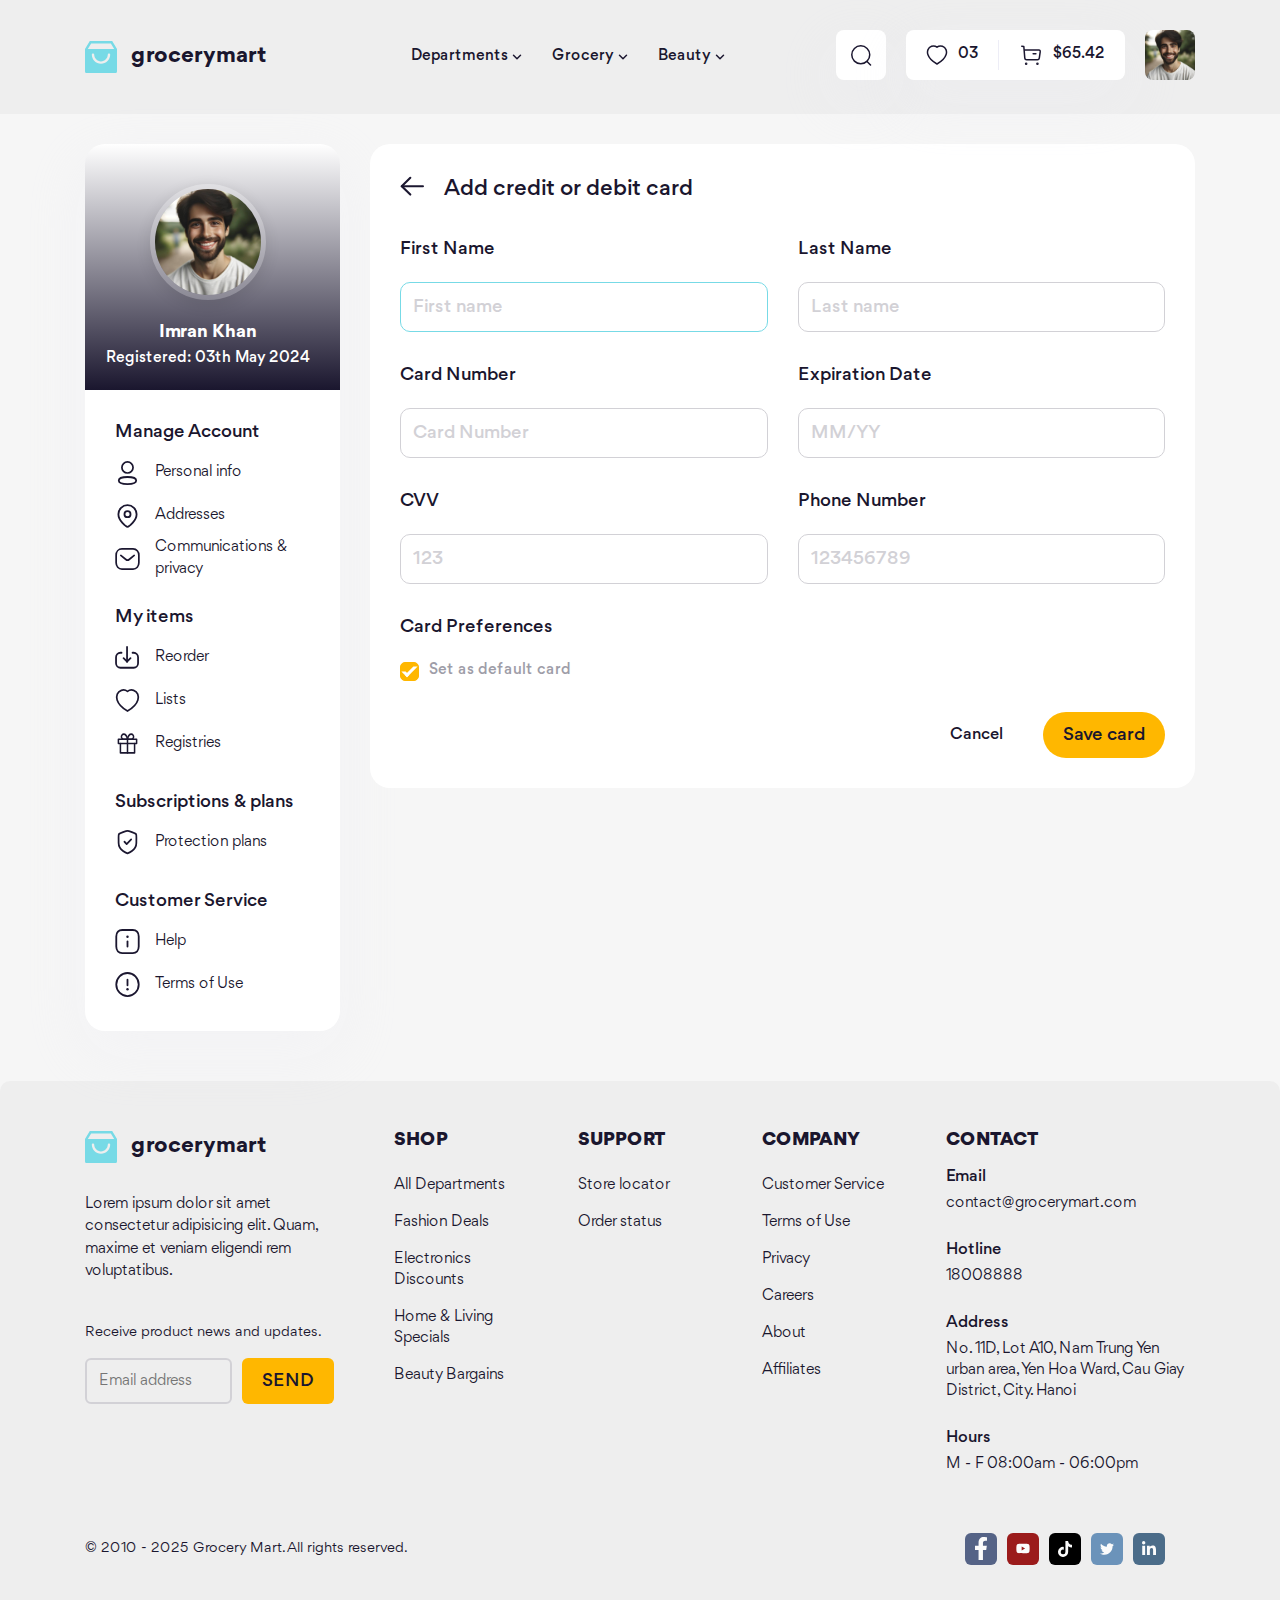
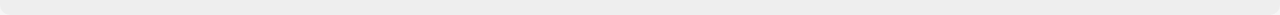
==== add-new-card.html @ 313acc29 "profile" ====
<!DOCTYPE html>
<html lang="en" class="">
  <head>
    <meta charset="UTF-8" />
    <meta name="viewport" content="width=device-width, initial-scale=1.0" />
    <link
      rel="apple-touch-icon"
      sizes="76x76"
      href="./assets/favicon/apple-touch-icon.png"
    />
    <link
      rel="icon"
      type="image/png"
      sizes="32x32"
      href="./assets/favicon/favicon-32x32.png"
    />
    <link
      rel="icon"
      type="image/png"
      sizes="16x16"
      href="./assets/favicon/favicon-16x16.png"
    />
    <link rel="manifest" href="./assets/favicon/site.webmanifest" />
    <link
      rel="mask-icon"
      href="./assets/favicon/safari-pinned-tab.svg"
      color="#5bbad5"
    />
    <meta name="msapplication-TileColor" content="#da532c" />
    <meta name="theme-color" content="#ffffff" />
    <!--fonts-->
    <link rel="stylesheet" href="./assets/fonts/stylesheet.css" />
    <link rel="stylesheet" href="./assets/css/style.css" />

    <!--Scripts-->
    <script src="./assets/js/scripts.js"></script>
    <title>Add new card | Grocery Mart</title>
  </head>
  <body>
    <header id="header" class="header"></header>
    <script>
      load("#header", "./template/header-logined.html");
    </script>

    <main class="profile-page">
      <div class="container">
        <div class="product-container">
          <!--Breadcrumbs-->
          <div class="filter__form-group">
            <div class="d-none filter__form-text-input breadcrumbs__sreach">
              <input
                type="text"
                name=""
                id=""
                placeholder="Search for item"
                class="filter__form-input breadcrumbs__sreach-bg"
              />
              <img
                src="./assets/icon/sreach.svg"
                alt=""
                class="profile-menu__thumb filter__form-icon icon"
              />
            </div>
          </div>
          <!--product info-->
          <div class="profile-container">
            <div class="row row-cols-md-1">
              <div class="col-3 col-xl-4 col-lg-5 d-sm-none">
                <aside class="profile__slidebar">
                  <!--user-->
                  <div class="profile-user">
                    <img
                      src="./assets/img/uifaces-popular-image.jpg"
                      alt=""
                      class="profile-user__avatar"
                    />
                    <h1 class="profile-user__name">Imran Khan</h1>
                    <p class="profile-user__desc">Registered: 03th May 2024</p>
                  </div>
                  <!--Menu 1-->
                  <div class="profile-menu">
                    <h3 class="profile-menu__title">Manage Account</h3>
                    <ul class="profile-menu__list">
                      <li>
                        <a href="#!" class="profile-menu__link">
                          <span class="profile-menu__icon">
                            <img
                              src="./assets/icon/profile/profile.svg"
                              alt=""
                              class="profile-menu__thumb icon"
                            />
                          </span>
                          Personal info
                        </a>
                      </li>
                      <li>
                        <a href="#!" class="profile-menu__link">
                          <span class="profile-menu__icon">
                            <img
                              src="./assets/icon/profile/address.svg"
                              alt=""
                              class="profile-menu__thumb icon"
                            />
                          </span>
                          Addresses
                        </a>
                      </li>
                      <li>
                        <a href="#!" class="profile-menu__link">
                          <span class="profile-menu__icon">
                            <img
                              src="./assets/icon/profile/message.svg"
                              alt=""
                              class="profile-menu__thumb icon"
                            />
                          </span>
                          Communications & privacy
                        </a>
                      </li>
                    </ul>
                  </div>

                  <!-- Menu 2 -->
                  <div class="profile-menu">
                    <h3 class="profile-menu__title">My items</h3>
                    <ul class="profile-menu__list">
                      <li>
                        <a href="#!" class="profile-menu__link">
                          <span class="profile-menu__icon">
                            <img
                              src="./assets/icon/profile/download.svg"
                              alt=""
                              class="profile-menu__thumb icon"
                            />
                          </span>
                          Reorder
                        </a>
                      </li>
                      <li>
                        <a href="#!" class="profile-menu__link">
                          <span class="profile-menu__icon">
                            <img
                              src="./assets/icon/heart.svg"
                              alt=""
                              class="profile-menu__thumb icon"
                            />
                          </span>
                          Lists
                        </a>
                      </li>
                      <li>
                        <a href="#!" class="profile-menu__link">
                          <span class="profile-menu__icon">
                            <img
                              src="./assets/icon/profile/gift.svg"
                              alt=""
                              class="profile-menu__thumb icon"
                            />
                          </span>
                          Registries
                        </a>
                      </li>
                    </ul>
                  </div>

                  <!-- Menu 3 -->
                  <div class="profile-menu">
                    <h3 class="profile-menu__title">Subscriptions & plans</h3>
                    <ul class="profile-menu__list">
                      <li>
                        <a href="#!" class="profile-menu__link">
                          <span class="profile-menu__icon">
                            <img
                              src="./assets/icon/profile/shield.svg"
                              alt=""
                              class="profile-menu__thumb icon"
                            />
                          </span>
                          Protection plans
                        </a>
                      </li>
                    </ul>
                  </div>

                  <!-- Menu 4 -->
                  <div class="profile-menu">
                    <h3 class="profile-menu__title">Customer Service</h3>
                    <ul class="profile-menu__list">
                      <li>
                        <a href="#!" class="profile-menu__link">
                          <span class="profile-menu__icon">
                            <img
                              src="./assets/icon/profile/info.svg"
                              alt=""
                              class="profile-menu__thumb icon"
                            />
                          </span>
                          Help
                        </a>
                      </li>
                      <li>
                        <a href="#!" class="profile-menu__link">
                          <span class="profile-menu__icon">
                            <img
                              src="./assets/icon/profile/danger.svg"
                              alt=""
                              class="profile-menu__thumb icon"
                            />
                          </span>
                          Terms of Use
                        </a>
                      </li>
                    </ul>
                  </div>
                </aside>
              </div>
              <div class="col-9 col-xl-8 col-lg-7">
                <div class="cart-info">
                  <div class="row gy-3">
                    <div class="col-12">
                      <h2 class="cart-info__heading">
                        <a href="./profile.html">
                          <img src="./assets/icon/arrow-back.svg" alt="" class="cart-info__backarrow icon">
                        </a>
                        Add credit or debit card
                      </h2>
                      <form action="" class="form form-card">
                        <div class="form__row">
                          <div class="form__group">
                            <label
                              for="first-name"
                              class="form__label form-card__label"
                            >
                              First Name
                            </label>
                            <div class="form__text-input">
                              <input
                                type="text"
                                name=""
                                id="first-name"
                                placeholder="First name"
                                class="form__input"
                                required
                                autofocus
                              />
                              <img
                                src="./assets/icons/form-error.svg"
                                alt=""
                                class="form__input-icon-error"
                              />
                            </div>
                            <p class="form__error">
                              Please enter your first name
                            </p>
                          </div>
                          <div class="form__group">
                            <label
                              for="last-name"
                              class="form__label form-card__label"
                            >
                              Last Name
                            </label>
                            <div class="form__text-input">
                              <input
                                type="text"
                                name=""
                                id="last-name"
                                placeholder="Last name"
                                class="form__input"
                                required
                              />
                            </div>
                            <p class="form__error">
                              Please enter your last name
                            </p>
                          </div>
                        </div>
                        <div class="form__row">
                          <div class="form__group">
                            <label
                              for="card-number"
                              class="form__label form-card__label"
                            >
                              Card Number
                            </label>
                            <div class="form__text-input">
                              <input
                                type="text"
                                name=""
                                id="card-number"
                                placeholder="Card Number"
                                class="form__input"
                                required
                                autofocus
                              />
                              <img
                                src="./assets/icons/form-error.svg"
                                alt=""
                                class="form__input-icon-error"
                              />
                            </div>
                            <p class="form__error">
                              Please enter a valid card number
                            </p>
                          </div>
                          <div class="form__group">
                            <label
                              for="expiration-date"
                              class="form__label form-card__label"
                            >
                              Expiration Date
                            </label>
                            <div class="form__text-input">
                              <input
                                type="text"
                                name=""
                                id="expiration-date"
                                placeholder="MM/YY"
                                class="form__input"
                                required
                              />
                            </div>
                          </div>
                        </div>
                        <div class="form__row">
                          <div class="form__group">
                            <label
                              for="card-cvv"
                              class="form__label form-card__label"
                            >
                              CVV
                            </label>
                            <div class="form__text-input">
                              <input
                                type="text"
                                name=""
                                id="card-cvv"
                                placeholder="123"
                                class="form__input"
                                required
                                autofocus
                              />
                              <img
                                src="./assets/icons/form-error.svg"
                                alt=""
                                class="form__input-icon-error"
                              />
                            </div>
                            <p class="form__error">Please enter a valid CVV</p>
                          </div>
                          <div class="form__group">
                            <label
                              for="phone-number"
                              class="form__label form-card__label"
                            >
                              Phone Number
                            </label>
                            <div class="form__text-input">
                              <input
                                type="text"
                                name=""
                                id="phone-number"
                                placeholder="123456789"
                                class="form__input"
                                required
                              />
                            </div>
                            <p class="form__error">
                              Please enter a valid phone number
                            </p>
                          </div>
                        </div>
                        <div class="form__group">
                          <label for="set-default-card" class="form__label form-card__label">
                            Card Preferences
                          </label>
                          <label class="form__checkbox">
                            <input
                              type="checkbox"
                              name=""
                              id="set-default-card"
                              class="form__checkbox-input d-none" checked
                            />
                            <span class="form__checkbox-label">Set as default card</span>
                          </label>
                        </div>
                        <div class="form-card__bottom">
                          <button class="btn btn-text form-card__cancel">Cancel</button>
                          <button class="btn btn-primary btn-rounded">Save card</button>
                        </div>
                      </form>
                    </div>
                  </div>
                </div>
              </div>
            </div>
          </div>
        </div>
      </div>
    </main>

    <footer id="footer" class="footer"></footer>
    <script>
      load("#footer", "./template/footer.html");
    </script>

    <div id="delete-confirm" class="dialog hide">
      <div class="dialog__content">
        <div class="dialog__text">Are you sure?</div>
        <div class="dialog__bottom">
          <button
            class="btn btn-small btn-text dialog__btn js-toggle"
            toggle-target="#delete-confirm"
          >
            Cancel
          </button>
          <button
            class="btn btn-small btn-primary dialog__btn btn--no-margin js-toggle"
            toggle-target="#delete-confirm"
          >
            Confirm
          </button>
        </div>
      </div>
      <div
        class="dialog__overlay js-toggle"
        toggle-target="#delete-confirm"
      ></div>
    </div>
  </body>
</html>
---- assets/fonts/stylesheet.css ----
@font-face {
    font-family: 'Gordita';
    src: url('Gordita-BlackItalic.woff2') format('woff2'),
        url('Gordita-BlackItalic.woff') format('woff');
    font-weight: 900;
    font-style: italic;
    font-display: swap;
}

@font-face {
    font-family: 'Gordita';
    src: url('Gordita-Bold.woff2') format('woff2'),
        url('Gordita-Bold.woff') format('woff');
    font-weight: bold;
    font-style: normal;
    font-display: swap;
}

@font-face {
    font-family: 'Gordita';
    src: url('Gordita-Black.woff2') format('woff2'),
        url('Gordita-Black.woff') format('woff');
    font-weight: 900;
    font-style: normal;
    font-display: swap;
}

@font-face {
    font-family: 'Gordita';
    src: url('Gordita-Medium.woff2') format('woff2'),
        url('Gordita-Medium.woff') format('woff');
    font-weight: 500;
    font-style: normal;
    font-display: swap;
}

@font-face {
    font-family: 'Gordita';
    src: url('Gordita-LightItalic.woff2') format('woff2'),
        url('Gordita-LightItalic.woff') format('woff');
    font-weight: 300;
    font-style: italic;
    font-display: swap;
}

@font-face {
    font-family: 'Gordita';
    src: url('Gordita-BoldItalic.woff2') format('woff2'),
        url('Gordita-BoldItalic.woff') format('woff');
    font-weight: bold;
    font-style: italic;
    font-display: swap;
}

@font-face {
    font-family: 'Gordita';
    src: url('Gordita-Light.woff2') format('woff2'),
        url('Gordita-Light.woff') format('woff');
    font-weight: 300;
    font-style: normal;
    font-display: swap;
}

@font-face {
    font-family: 'Gordita';
    src: url('Gordita-MediumItalic.woff2') format('woff2'),
        url('Gordita-MediumItalic.woff') format('woff');
    font-weight: 500;
    font-style: italic;
    font-display: swap;
}

@font-face {
    font-family: 'Gordita';
    src: url('Gordita-Regular.woff2') format('woff2'),
        url('Gordita-Regular.woff') format('woff');
    font-weight: normal;
    font-style: normal;
    font-display: swap;
}

@font-face {
    font-family: 'Gordita';
    src: url('Gordita-Italic.woff2') format('woff2'),
        url('Gordita-Italic.woff') format('woff');
    font-weight: normal;
    font-style: italic;
    font-display: swap;
}
---- assets/css/style.css ----
html, body, div, span, applet, object, iframe,
h1, h2, h3, h4, h5, h6, p, blockquote, pre,
a, abbr, acronym, address, big, cite, code,
del, dfn, em, img, ins, kbd, q, s, samp,
small, strike, strong, sub, sup, tt, var,
b, u, i, center,
dl, dt, dd, ol, ul, li,
fieldset, form, label, legend,
table, caption, tbody, tfoot, thead, tr, th, td,
article, aside, canvas, details, embed,
figure, figcaption, footer, header, hgroup,
menu, nav, output, ruby, section, summary,
time, mark, audio, video {
  margin: 0;
  padding: 0;
  border: 0;
  font-size: 100%;
  font: inherit;
  vertical-align: baseline;
}

article, aside, details, figcaption, figure,
footer, header, hgroup, menu, nav, section {
  display: block;
}

body {
  line-height: 1;
}

ol, ul {
  list-style: none;
}

blockquote, q {
  quotes: none;
}

blockquote:before, blockquote:after,
q:before, q:after {
  content: "";
  content: none;
}

table {
  border-collapse: collapse;
  border-spacing: 0;
}

@keyframes shake {
  10%, 90% {
    transform: translate3d(-1px, 0, 0);
  }
  20%, 80% {
    transform: translate3d(2px, 0, 0);
  }
  30%, 50%, 70% {
    transform: translate3d(-4px, 0, 0);
  }
  40%, 60% {
    transform: translate3d(4px, 0, 0);
  }
}
*, ::before, ::after {
  box-sizing: border-box;
}

html {
  font-size: 62.5%;
}

body {
  font-size: 1.6rem;
  font-family: Gordita, sans-serif;
  color: var(--text-color);
}

a {
  color: inherit;
  text-decoration: none;
}

button {
  border: none;
  outline: none;
  background: transparent;
  padding: 0;
  cursor: pointer;
}

img, a, button, input, textarea, select {
  font-family: inherit;
  color: inherit;
  -webkit-tap-highlight-color: transparent;
  outline: none;
  border: none;
  padding: 0;
}

input {
  background: transparent;
  width: 100%;
}

.icon {
  filter: var(--icon-color);
}

@media (max-width: 575.98px) {
  .container {
    padding-left: 20px !important;
    padding-right: 20px !important;
  }
}

i,
em {
  font-style: italic;
}

b,
strong {
  font-weight: 600;
}

.row > *, .container-fluid, .container {
  padding-left: calc(var(--grid-gutter-x) * 0.5);
  padding-right: calc(var(--grid-gutter-x) * 0.5);
}

.container-fluid, .container {
  --grid-gutter-x: 30px;
  --grid-gutter-y: 0;
  width: 100%;
  margin-left: auto;
  margin-right: auto;
}

.container {
  width: 1370px;
}

.row {
  display: flex;
  flex-wrap: wrap;
  margin-top: calc(var(--grid-gutter-y) * -1);
  margin-left: calc(var(--grid-gutter-x) * 0.5 * -1);
  margin-right: calc(var(--grid-gutter-x) * 0.5 * -1);
}
.row > * {
  margin-top: var(--grid-gutter-y);
}

.col {
  flex: 1 0;
}

.row-cols-1 > * {
  flex: 0 0 auto;
  width: 100%;
}

.row-cols-2 > * {
  flex: 0 0 auto;
  width: 50%;
}

.row-cols-3 > * {
  flex: 0 0 auto;
  width: 33.3333333333%;
}

.row-cols-4 > * {
  flex: 0 0 auto;
  width: 25%;
}

.row-cols-5 > * {
  flex: 0 0 auto;
  width: 20%;
}

.row-cols-6 > * {
  flex: 0 0 auto;
  width: 16.6666666667%;
}

.col-1 {
  flex: 0 0 auto;
  width: 8.3333333333%;
}

.col-2 {
  flex: 0 0 auto;
  width: 16.6666666667%;
}

.col-3 {
  flex: 0 0 auto;
  width: 25%;
}

.col-4 {
  flex: 0 0 auto;
  width: 33.3333333333%;
}

.col-5 {
  flex: 0 0 auto;
  width: 41.6666666667%;
}

.col-6 {
  flex: 0 0 auto;
  width: 50%;
}

.col-7 {
  flex: 0 0 auto;
  width: 58.3333333333%;
}

.col-8 {
  flex: 0 0 auto;
  width: 66.6666666667%;
}

.col-9 {
  flex: 0 0 auto;
  width: 75%;
}

.col-10 {
  flex: 0 0 auto;
  width: 83.3333333333%;
}

.col-11 {
  flex: 0 0 auto;
  width: 91.6666666667%;
}

.col-12 {
  flex: 0 0 auto;
  width: 100%;
}

.offset-0 {
  margin-left: 0;
}

.offset-1 {
  margin-left: 8.3333333333%;
}

.offset-2 {
  margin-left: 16.6666666667%;
}

.offset-3 {
  margin-left: 25%;
}

.offset-4 {
  margin-left: 33.3333333333%;
}

.offset-5 {
  margin-left: 41.6666666667%;
}

.offset-6 {
  margin-left: 50%;
}

.offset-7 {
  margin-left: 58.3333333333%;
}

.offset-8 {
  margin-left: 66.6666666667%;
}

.offset-9 {
  margin-left: 75%;
}

.offset-10 {
  margin-left: 83.3333333333%;
}

.offset-11 {
  margin-left: 91.6666666667%;
}

.g-0,
.gx-0 {
  --grid-gutter-x: 0px;
}

.g-0,
.gy-0 {
  --grid-gutter-y: 0px;
}

.g-1,
.gx-1 {
  --grid-gutter-x: 7.5px;
}

.g-1,
.gy-1 {
  --grid-gutter-y: 7.5px;
}

.g-2,
.gx-2 {
  --grid-gutter-x: 15px;
}

.g-2,
.gy-2 {
  --grid-gutter-y: 15px;
}

.g-3,
.gx-3 {
  --grid-gutter-x: 30px;
}

.g-3,
.gy-3 {
  --grid-gutter-y: 30px;
}

.g-4,
.gx-4 {
  --grid-gutter-x: 45px;
}

.g-4,
.gy-4 {
  --grid-gutter-y: 45px;
}

.g-5,
.gx-5 {
  --grid-gutter-x: 90px;
}

.g-5,
.gy-5 {
  --grid-gutter-y: 90px;
}

@media (max-width: 1399.98px) {
  .container {
    max-width: 1140px;
  }
  .row-cols-xxl-1 > * {
    flex: 0 0 auto;
    width: 100%;
  }
  .row-cols-xxl-2 > * {
    flex: 0 0 auto;
    width: 50%;
  }
  .row-cols-xxl-3 > * {
    flex: 0 0 auto;
    width: 33.3333333333%;
  }
  .row-cols-xxl-4 > * {
    flex: 0 0 auto;
    width: 25%;
  }
  .row-cols-xxl-5 > * {
    flex: 0 0 auto;
    width: 20%;
  }
  .row-cols-xxl-6 > * {
    flex: 0 0 auto;
    width: 16.6666666667%;
  }
  .col-xxl-1 {
    flex: 0 0 auto;
    width: 8.3333333333%;
  }
  .col-xxl-2 {
    flex: 0 0 auto;
    width: 16.6666666667%;
  }
  .col-xxl-3 {
    flex: 0 0 auto;
    width: 25%;
  }
  .col-xxl-4 {
    flex: 0 0 auto;
    width: 33.3333333333%;
  }
  .col-xxl-5 {
    flex: 0 0 auto;
    width: 41.6666666667%;
  }
  .col-xxl-6 {
    flex: 0 0 auto;
    width: 50%;
  }
  .col-xxl-7 {
    flex: 0 0 auto;
    width: 58.3333333333%;
  }
  .col-xxl-8 {
    flex: 0 0 auto;
    width: 66.6666666667%;
  }
  .col-xxl-9 {
    flex: 0 0 auto;
    width: 75%;
  }
  .col-xxl-10 {
    flex: 0 0 auto;
    width: 83.3333333333%;
  }
  .col-xxl-11 {
    flex: 0 0 auto;
    width: 91.6666666667%;
  }
  .col-xxl-12 {
    flex: 0 0 auto;
    width: 100%;
  }
  .offset-xxl-0 {
    margin-left: 0;
  }
  .offset-xxl-1 {
    margin-left: 8.3333333333%;
  }
  .offset-xxl-2 {
    margin-left: 16.6666666667%;
  }
  .offset-xxl-3 {
    margin-left: 25%;
  }
  .offset-xxl-4 {
    margin-left: 33.3333333333%;
  }
  .offset-xxl-5 {
    margin-left: 41.6666666667%;
  }
  .offset-xxl-6 {
    margin-left: 50%;
  }
  .offset-xxl-7 {
    margin-left: 58.3333333333%;
  }
  .offset-xxl-8 {
    margin-left: 66.6666666667%;
  }
  .offset-xxl-9 {
    margin-left: 75%;
  }
  .offset-xxl-10 {
    margin-left: 83.3333333333%;
  }
  .offset-xxl-11 {
    margin-left: 91.6666666667%;
  }
  .g-xxl-0,
  .gx-xxl-0 {
    --grid-gutter-x: 0px;
  }
  .g-xxl-0,
  .gy-xxl-0 {
    --grid-gutter-y: 0px;
  }
  .g-xxl-1,
  .gx-xxl-1 {
    --grid-gutter-x: 7.5px;
  }
  .g-xxl-1,
  .gy-xxl-1 {
    --grid-gutter-y: 7.5px;
  }
  .g-xxl-2,
  .gx-xxl-2 {
    --grid-gutter-x: 15px;
  }
  .g-xxl-2,
  .gy-xxl-2 {
    --grid-gutter-y: 15px;
  }
  .g-xxl-3,
  .gx-xxl-3 {
    --grid-gutter-x: 30px;
  }
  .g-xxl-3,
  .gy-xxl-3 {
    --grid-gutter-y: 30px;
  }
  .g-xxl-4,
  .gx-xxl-4 {
    --grid-gutter-x: 45px;
  }
  .g-xxl-4,
  .gy-xxl-4 {
    --grid-gutter-y: 45px;
  }
  .g-xxl-5,
  .gx-xxl-5 {
    --grid-gutter-x: 90px;
  }
  .g-xxl-5,
  .gy-xxl-5 {
    --grid-gutter-y: 90px;
  }
}
@media (max-width: 1199.98px) {
  .container {
    max-width: 960px;
  }
  .row-cols-xl-1 > * {
    flex: 0 0 auto;
    width: 100%;
  }
  .row-cols-xl-2 > * {
    flex: 0 0 auto;
    width: 50%;
  }
  .row-cols-xl-3 > * {
    flex: 0 0 auto;
    width: 33.3333333333%;
  }
  .row-cols-xl-4 > * {
    flex: 0 0 auto;
    width: 25%;
  }
  .row-cols-xl-5 > * {
    flex: 0 0 auto;
    width: 20%;
  }
  .row-cols-xl-6 > * {
    flex: 0 0 auto;
    width: 16.6666666667%;
  }
  .col-xl-1 {
    flex: 0 0 auto;
    width: 8.3333333333%;
  }
  .col-xl-2 {
    flex: 0 0 auto;
    width: 16.6666666667%;
  }
  .col-xl-3 {
    flex: 0 0 auto;
    width: 25%;
  }
  .col-xl-4 {
    flex: 0 0 auto;
    width: 33.3333333333%;
  }
  .col-xl-5 {
    flex: 0 0 auto;
    width: 41.6666666667%;
  }
  .col-xl-6 {
    flex: 0 0 auto;
    width: 50%;
  }
  .col-xl-7 {
    flex: 0 0 auto;
    width: 58.3333333333%;
  }
  .col-xl-8 {
    flex: 0 0 auto;
    width: 66.6666666667%;
  }
  .col-xl-9 {
    flex: 0 0 auto;
    width: 75%;
  }
  .col-xl-10 {
    flex: 0 0 auto;
    width: 83.3333333333%;
  }
  .col-xl-11 {
    flex: 0 0 auto;
    width: 91.6666666667%;
  }
  .col-xl-12 {
    flex: 0 0 auto;
    width: 100%;
  }
  .offset-xl-0 {
    margin-left: 0;
  }
  .offset-xl-1 {
    margin-left: 8.3333333333%;
  }
  .offset-xl-2 {
    margin-left: 16.6666666667%;
  }
  .offset-xl-3 {
    margin-left: 25%;
  }
  .offset-xl-4 {
    margin-left: 33.3333333333%;
  }
  .offset-xl-5 {
    margin-left: 41.6666666667%;
  }
  .offset-xl-6 {
    margin-left: 50%;
  }
  .offset-xl-7 {
    margin-left: 58.3333333333%;
  }
  .offset-xl-8 {
    margin-left: 66.6666666667%;
  }
  .offset-xl-9 {
    margin-left: 75%;
  }
  .offset-xl-10 {
    margin-left: 83.3333333333%;
  }
  .offset-xl-11 {
    margin-left: 91.6666666667%;
  }
  .g-xl-0,
  .gx-xl-0 {
    --grid-gutter-x: 0px;
  }
  .g-xl-0,
  .gy-xl-0 {
    --grid-gutter-y: 0px;
  }
  .g-xl-1,
  .gx-xl-1 {
    --grid-gutter-x: 7.5px;
  }
  .g-xl-1,
  .gy-xl-1 {
    --grid-gutter-y: 7.5px;
  }
  .g-xl-2,
  .gx-xl-2 {
    --grid-gutter-x: 15px;
  }
  .g-xl-2,
  .gy-xl-2 {
    --grid-gutter-y: 15px;
  }
  .g-xl-3,
  .gx-xl-3 {
    --grid-gutter-x: 30px;
  }
  .g-xl-3,
  .gy-xl-3 {
    --grid-gutter-y: 30px;
  }
  .g-xl-4,
  .gx-xl-4 {
    --grid-gutter-x: 45px;
  }
  .g-xl-4,
  .gy-xl-4 {
    --grid-gutter-y: 45px;
  }
  .g-xl-5,
  .gx-xl-5 {
    --grid-gutter-x: 90px;
  }
  .g-xl-5,
  .gy-xl-5 {
    --grid-gutter-y: 90px;
  }
}
@media (max-width: 991.98px) {
  .container {
    max-width: 720px;
  }
  .row-cols-lg-1 > * {
    flex: 0 0 auto;
    width: 100%;
  }
  .row-cols-lg-2 > * {
    flex: 0 0 auto;
    width: 50%;
  }
  .row-cols-lg-3 > * {
    flex: 0 0 auto;
    width: 33.3333333333%;
  }
  .row-cols-lg-4 > * {
    flex: 0 0 auto;
    width: 25%;
  }
  .row-cols-lg-5 > * {
    flex: 0 0 auto;
    width: 20%;
  }
  .row-cols-lg-6 > * {
    flex: 0 0 auto;
    width: 16.6666666667%;
  }
  .col-lg-1 {
    flex: 0 0 auto;
    width: 8.3333333333%;
  }
  .col-lg-2 {
    flex: 0 0 auto;
    width: 16.6666666667%;
  }
  .col-lg-3 {
    flex: 0 0 auto;
    width: 25%;
  }
  .col-lg-4 {
    flex: 0 0 auto;
    width: 33.3333333333%;
  }
  .col-lg-5 {
    flex: 0 0 auto;
    width: 41.6666666667%;
  }
  .col-lg-6 {
    flex: 0 0 auto;
    width: 50%;
  }
  .col-lg-7 {
    flex: 0 0 auto;
    width: 58.3333333333%;
  }
  .col-lg-8 {
    flex: 0 0 auto;
    width: 66.6666666667%;
  }
  .col-lg-9 {
    flex: 0 0 auto;
    width: 75%;
  }
  .col-lg-10 {
    flex: 0 0 auto;
    width: 83.3333333333%;
  }
  .col-lg-11 {
    flex: 0 0 auto;
    width: 91.6666666667%;
  }
  .col-lg-12 {
    flex: 0 0 auto;
    width: 100%;
  }
  .offset-lg-0 {
    margin-left: 0;
  }
  .offset-lg-1 {
    margin-left: 8.3333333333%;
  }
  .offset-lg-2 {
    margin-left: 16.6666666667%;
  }
  .offset-lg-3 {
    margin-left: 25%;
  }
  .offset-lg-4 {
    margin-left: 33.3333333333%;
  }
  .offset-lg-5 {
    margin-left: 41.6666666667%;
  }
  .offset-lg-6 {
    margin-left: 50%;
  }
  .offset-lg-7 {
    margin-left: 58.3333333333%;
  }
  .offset-lg-8 {
    margin-left: 66.6666666667%;
  }
  .offset-lg-9 {
    margin-left: 75%;
  }
  .offset-lg-10 {
    margin-left: 83.3333333333%;
  }
  .offset-lg-11 {
    margin-left: 91.6666666667%;
  }
  .g-lg-0,
  .gx-lg-0 {
    --grid-gutter-x: 0px;
  }
  .g-lg-0,
  .gy-lg-0 {
    --grid-gutter-y: 0px;
  }
  .g-lg-1,
  .gx-lg-1 {
    --grid-gutter-x: 7.5px;
  }
  .g-lg-1,
  .gy-lg-1 {
    --grid-gutter-y: 7.5px;
  }
  .g-lg-2,
  .gx-lg-2 {
    --grid-gutter-x: 15px;
  }
  .g-lg-2,
  .gy-lg-2 {
    --grid-gutter-y: 15px;
  }
  .g-lg-3,
  .gx-lg-3 {
    --grid-gutter-x: 30px;
  }
  .g-lg-3,
  .gy-lg-3 {
    --grid-gutter-y: 30px;
  }
  .g-lg-4,
  .gx-lg-4 {
    --grid-gutter-x: 45px;
  }
  .g-lg-4,
  .gy-lg-4 {
    --grid-gutter-y: 45px;
  }
  .g-lg-5,
  .gx-lg-5 {
    --grid-gutter-x: 90px;
  }
  .g-lg-5,
  .gy-lg-5 {
    --grid-gutter-y: 90px;
  }
}
@media (max-width: 767.98px) {
  .container {
    max-width: 540px;
  }
  .row-cols-md-1 > * {
    flex: 0 0 auto;
    width: 100%;
  }
  .row-cols-md-2 > * {
    flex: 0 0 auto;
    width: 50%;
  }
  .row-cols-md-3 > * {
    flex: 0 0 auto;
    width: 33.3333333333%;
  }
  .row-cols-md-4 > * {
    flex: 0 0 auto;
    width: 25%;
  }
  .row-cols-md-5 > * {
    flex: 0 0 auto;
    width: 20%;
  }
  .row-cols-md-6 > * {
    flex: 0 0 auto;
    width: 16.6666666667%;
  }
  .col-md-1 {
    flex: 0 0 auto;
    width: 8.3333333333%;
  }
  .col-md-2 {
    flex: 0 0 auto;
    width: 16.6666666667%;
  }
  .col-md-3 {
    flex: 0 0 auto;
    width: 25%;
  }
  .col-md-4 {
    flex: 0 0 auto;
    width: 33.3333333333%;
  }
  .col-md-5 {
    flex: 0 0 auto;
    width: 41.6666666667%;
  }
  .col-md-6 {
    flex: 0 0 auto;
    width: 50%;
  }
  .col-md-7 {
    flex: 0 0 auto;
    width: 58.3333333333%;
  }
  .col-md-8 {
    flex: 0 0 auto;
    width: 66.6666666667%;
  }
  .col-md-9 {
    flex: 0 0 auto;
    width: 75%;
  }
  .col-md-10 {
    flex: 0 0 auto;
    width: 83.3333333333%;
  }
  .col-md-11 {
    flex: 0 0 auto;
    width: 91.6666666667%;
  }
  .col-md-12 {
    flex: 0 0 auto;
    width: 100%;
  }
  .offset-md-0 {
    margin-left: 0;
  }
  .offset-md-1 {
    margin-left: 8.3333333333%;
  }
  .offset-md-2 {
    margin-left: 16.6666666667%;
  }
  .offset-md-3 {
    margin-left: 25%;
  }
  .offset-md-4 {
    margin-left: 33.3333333333%;
  }
  .offset-md-5 {
    margin-left: 41.6666666667%;
  }
  .offset-md-6 {
    margin-left: 50%;
  }
  .offset-md-7 {
    margin-left: 58.3333333333%;
  }
  .offset-md-8 {
    margin-left: 66.6666666667%;
  }
  .offset-md-9 {
    margin-left: 75%;
  }
  .offset-md-10 {
    margin-left: 83.3333333333%;
  }
  .offset-md-11 {
    margin-left: 91.6666666667%;
  }
  .g-md-0,
  .gx-md-0 {
    --grid-gutter-x: 0px;
  }
  .g-md-0,
  .gy-md-0 {
    --grid-gutter-y: 0px;
  }
  .g-md-1,
  .gx-md-1 {
    --grid-gutter-x: 7.5px;
  }
  .g-md-1,
  .gy-md-1 {
    --grid-gutter-y: 7.5px;
  }
  .g-md-2,
  .gx-md-2 {
    --grid-gutter-x: 15px;
  }
  .g-md-2,
  .gy-md-2 {
    --grid-gutter-y: 15px;
  }
  .g-md-3,
  .gx-md-3 {
    --grid-gutter-x: 30px;
  }
  .g-md-3,
  .gy-md-3 {
    --grid-gutter-y: 30px;
  }
  .g-md-4,
  .gx-md-4 {
    --grid-gutter-x: 45px;
  }
  .g-md-4,
  .gy-md-4 {
    --grid-gutter-y: 45px;
  }
  .g-md-5,
  .gx-md-5 {
    --grid-gutter-x: 90px;
  }
  .g-md-5,
  .gy-md-5 {
    --grid-gutter-y: 90px;
  }
}
@media (max-width: 575.98px) {
  .container {
    max-width: 100%;
  }
  .row-cols-sm-1 > * {
    flex: 0 0 auto;
    width: 100%;
  }
  .row-cols-sm-2 > * {
    flex: 0 0 auto;
    width: 50%;
  }
  .row-cols-sm-3 > * {
    flex: 0 0 auto;
    width: 33.3333333333%;
  }
  .row-cols-sm-4 > * {
    flex: 0 0 auto;
    width: 25%;
  }
  .row-cols-sm-5 > * {
    flex: 0 0 auto;
    width: 20%;
  }
  .row-cols-sm-6 > * {
    flex: 0 0 auto;
    width: 16.6666666667%;
  }
  .col-sm-1 {
    flex: 0 0 auto;
    width: 8.3333333333%;
  }
  .col-sm-2 {
    flex: 0 0 auto;
    width: 16.6666666667%;
  }
  .col-sm-3 {
    flex: 0 0 auto;
    width: 25%;
  }
  .col-sm-4 {
    flex: 0 0 auto;
    width: 33.3333333333%;
  }
  .col-sm-5 {
    flex: 0 0 auto;
    width: 41.6666666667%;
  }
  .col-sm-6 {
    flex: 0 0 auto;
    width: 50%;
  }
  .col-sm-7 {
    flex: 0 0 auto;
    width: 58.3333333333%;
  }
  .col-sm-8 {
    flex: 0 0 auto;
    width: 66.6666666667%;
  }
  .col-sm-9 {
    flex: 0 0 auto;
    width: 75%;
  }
  .col-sm-10 {
    flex: 0 0 auto;
    width: 83.3333333333%;
  }
  .col-sm-11 {
    flex: 0 0 auto;
    width: 91.6666666667%;
  }
  .col-sm-12 {
    flex: 0 0 auto;
    width: 100%;
  }
  .offset-sm-0 {
    margin-left: 0;
  }
  .offset-sm-1 {
    margin-left: 8.3333333333%;
  }
  .offset-sm-2 {
    margin-left: 16.6666666667%;
  }
  .offset-sm-3 {
    margin-left: 25%;
  }
  .offset-sm-4 {
    margin-left: 33.3333333333%;
  }
  .offset-sm-5 {
    margin-left: 41.6666666667%;
  }
  .offset-sm-6 {
    margin-left: 50%;
  }
  .offset-sm-7 {
    margin-left: 58.3333333333%;
  }
  .offset-sm-8 {
    margin-left: 66.6666666667%;
  }
  .offset-sm-9 {
    margin-left: 75%;
  }
  .offset-sm-10 {
    margin-left: 83.3333333333%;
  }
  .offset-sm-11 {
    margin-left: 91.6666666667%;
  }
  .g-sm-0,
  .gx-sm-0 {
    --grid-gutter-x: 0px;
  }
  .g-sm-0,
  .gy-sm-0 {
    --grid-gutter-y: 0px;
  }
  .g-sm-1,
  .gx-sm-1 {
    --grid-gutter-x: 7.5px;
  }
  .g-sm-1,
  .gy-sm-1 {
    --grid-gutter-y: 7.5px;
  }
  .g-sm-2,
  .gx-sm-2 {
    --grid-gutter-x: 15px;
  }
  .g-sm-2,
  .gy-sm-2 {
    --grid-gutter-y: 15px;
  }
  .g-sm-3,
  .gx-sm-3 {
    --grid-gutter-x: 30px;
  }
  .g-sm-3,
  .gy-sm-3 {
    --grid-gutter-y: 30px;
  }
  .g-sm-4,
  .gx-sm-4 {
    --grid-gutter-x: 45px;
  }
  .g-sm-4,
  .gy-sm-4 {
    --grid-gutter-y: 45px;
  }
  .g-sm-5,
  .gx-sm-5 {
    --grid-gutter-x: 90px;
  }
  .g-sm-5,
  .gy-sm-5 {
    --grid-gutter-y: 90px;
  }
}
.d-block {
  display: block;
}

.d-flex {
  display: flex;
}

.d-grid {
  display: grid;
}

.d-none {
  display: none;
}

@media (max-width: 1399.98px) {
  .d-xxl-block {
    display: block;
  }
  .d-xxl-flex {
    display: flex;
  }
  .d-xxl-grid {
    display: grid;
  }
  .d-xxl-none {
    display: none;
  }
}
@media (max-width: 1199.98px) {
  .d-xl-block {
    display: block;
  }
  .d-xl-flex {
    display: flex;
  }
  .d-xl-grid {
    display: grid;
  }
  .d-xl-none {
    display: none;
  }
}
@media (max-width: 991.98px) {
  .d-lg-block {
    display: block;
  }
  .d-lg-flex {
    display: flex;
  }
  .d-lg-grid {
    display: grid;
  }
  .d-lg-none {
    display: none;
  }
}
@media (max-width: 767.98px) {
  .d-md-block {
    display: block;
  }
  .d-md-flex {
    display: flex;
  }
  .d-md-grid {
    display: grid;
  }
  .d-md-none {
    display: none;
  }
}
@media (max-width: 575.98px) {
  .d-sm-block {
    display: block;
  }
  .d-sm-flex {
    display: flex;
  }
  .d-sm-grid {
    display: grid;
  }
  .d-sm-none {
    display: none;
  }
}
html {
  --text-color:#1a162e;
  --icon-color: brightness(0) saturate(100%) invert(8%) sepia(7%)
      saturate(6164%) hue-rotate(213deg) brightness(98%) contrast(95%);
  --topbar-bg-color:#EEE;
  --header-bg-color:#eee;
  --body-bg:#F6F6F6;
  --header-shadown: 0px 40px 90px 20px rgba(200, 200, 200, 0.40);
  --top-act-group-bg-color:#FFFFFF;
  --top-act-group-shadow:rgba(237, 237, 246, 0.20);
  --top-act-group-separate:#ededf6;
  --Secondary-Color-Background: #FFF;
  --dropdown-shadow-bg:rgba(0, 0, 0, 0.20);
  --dropdown-arrow-color:#fff;
  --dropdown-bg-color: #fff;
  --top-menu-boder-color:#D2D1D6;
  --menu-column-icon-color:brightness(0) saturate(100%) invert(8%) sepia(11%)
  saturate(3969%) hue-rotate(212deg) brightness(97%) contrast(95%);
  --slidebar-bg:#FFFFFF;
  --slidebar-title:#1A162E;
  --icon:#FFFFFF;
  --cate-item-bg:#EEE;
  --cate-item-bg-thumb:#FFf;
  --filter-btn-color:#FFFFFF;
  --filter-title-color:#6C6C72;
  --product-bg-color:#FFFFFF;
  --product-sd-bg:rgba(237, 237, 246, 0.20);
  --like-btn-sd:rgba(124, 124, 124, 0.20);
  --filter-form-bg:#fff;
  --filter-form-shadow:rgba(200, 200, 200, 0.40);
  --footer-bg-color: var(--header-bg-color);
  --auth-content-bg:#fff;
  --auth-color:#1A162E;
  --product-detail-bg: #fff5;
  --breadcrmbs-bg: #f6f6f6;
  --breadcrmbs-shadow: rgba(237, 237, 246, 0.2);
  --prod-info-bg:#f6f6f6;
  --dropdown-item-color:#1A162E;
  --gift-bg:#7644E1;
  --dialog-bg: #fff;
  --dialog-shadow: rgba(237, 237, 246, 0.2);
  --separate-bg:#D2D1D6;
  --cancel-color:#1A162E;
  --profile-info-bg:#FFF;
}
@media (max-width: 767.98px) {
  html {
    --body-bg:#f6f6f6;
  }
}
@media (max-width: 991.98px) {
  html {
    --header-bg-color:#fff;
    --header-shadow-color:rgba(237, 237, 246, 0.20);
  }
}
@media (max-width: 575.98px) {
  html {
    --cate-item-bg:#fff;
  }
}
@media (max-width: 575.98px) {
  html {
    --prod-info-bg:#fff;
    --breadcrmbs-bg:#fff;
    --prod-tag-bg:#EDEDF6;
  }
}
@media (max-width: 991.98px) {
  html {
    --breadcrmbs-bg:#fff;
  }
}

html.dark {
  --text-color:#fff;
  --icon-color: brightness(0) saturate(100%) invert(99%) sepia(1%)
      saturate(2%) hue-rotate(153deg) brightness(108%) contrast(100%);
  --topbar-bg-color:#171C28;
  --body-bg:#292E39;
  --header-shadown: 0px 40px 90px 20px rgba(10, 13, 18, 0.4);
  --header-bg-color:#171C28;
  --top-act-group-bg-color:#292E39;
  --top-act-group-shadow:rgba(0, 0, 0, 0.20);
  --top-act-group-separate:#EDEDF6;
  --header-shadow-color:rgba(237, 237, 246, 0);
  --dropdown-bg-color: #2f3441;
  --Secondary-Color-Background: #292E39;
  --dropdown-shadow-bg:rgba(23, 28, 40, 0.40);
  --dropdrown-arrow-color: brightness(0) saturate(100%)
  invert(19%) sepia(6%) saturate(1833%) hue-rotate(186deg) brightness(95%) contrast(93%);
  --top-menu-boder-color:#171C28;
  --menu-column-icon-color: brightness(0) saturate(100%) invert(100%) sepia(23%) saturate(2935%)
                  hue-rotate(206deg) brightness(110%) contrast(97%);
  --slidebar-title:#FFFFFF;
  --slidebar-bg:#292E39;
  --cate-item-bg:#171C28;
  --cate-item-bg-thumb:#292E39;
  --filter-btn-color:#171C28;
  --filter-title-color:#FFFFFF;
  --product-bg-color:#171C28;
  --product-sd-bg:rgba(0, 0, 0, 0.20);
  --like-btn-sd:rgba(124, 124, 124, 0.20);
  --filter-form-bg:#292E39;
  --filter-form-shadow:rgba(0, 0, 0, 0.40);
  --filter-arrow-bg:var(--dropdrown-arrow-color);
  --footer-bg-color: var(--header-bg-color);
  --footer-text-color: #9e9da6;
  --auth-content-bg:#292E39;
  --auth-color:#B9BABE;
  --btn-color:#1A162E;
  --auth-intro-bg:#171C28;
  --product-detail-bg: #292e39;
  --breadcrmbs-bg: #171C28;
  --breadcrmbs-shadow: rgba(0, 0, 0, 0.2);
  --prod-tag-bg:#292E39;
  --prod-info-bg:#171C28;
  --dropdown-item-color:#B9BABE;
  --dropdown-arrow-color:#292E39:
  --gift-bg:#292E39;
  --dialog-bg: #2f3441;
  --dialog-shadow: rgba(23, 28, 40, 0.4);
  --separate-bg:#292E39;
  --cancel-color:#B9BABE;
  --profile-info-bg:#171C28;
}
@media (max-width: 575.98px) {
  html.dark {
    --body-bg:#292E39;
  }
}
@media (max-width: 991.98px) {
  html.dark {
    --header-bg-color:#171C28;
    --header-shadow-color:rgba(237, 237, 246, 0);
  }
}
@media (max-width: 575.98px) {
  html.dark {
    --prod-info-bg:#171C28;
    --prod-tag-bg:#171C28;
  }
}

.header {
  background: var(--header-bg-color);
  padding: 30px 0px;
}
@media (max-width: 575.98px) {
  .header {
    padding: 16px 0px;
  }
}
@media (max-width: 991.98px) {
  .header {
    padding: 20px 0px;
  }
}

.top-bar {
  display: flex;
  align-items: center;
  position: relative;
  z-index: 1;
}
@media (max-width: 991.98px) {
  .top-bar {
    padding: 20px 0;
  }
}
@media (max-width: 767.98px) {
  .top-bar {
    justify-content: space-between;
    padding: 16px 0;
  }
}

.navbar {
  margin-left: 144px;
}
@media (max-width: 991.98px) {
  .navbar {
    position: fixed;
    inset: 0 30% 0 0;
    z-index: 9;
    margin-left: 0;
    background: var(--slidebar-bg);
    padding: 20px 0;
    translate: -100%;
    transition: 0.5s;
  }
  .navbar.show {
    translate: 0;
  }
  .navbar.show ~ .navbar__overlay {
    visibility: visible;
    opacity: 1;
  }
}
.navbar__overlay {
  visibility: hidden;
  opacity: 0;
  transition: 0.5s;
}
@media (max-width: 991.98px) {
  .navbar__overlay {
    position: fixed;
    inset: 0;
    background: rgba(0, 0, 0, 0.4);
    z-index: 8;
    transition: opacity, visibility;
    transition-duration: 0.5s;
  }
}
.navbar__close {
  display: none;
}
@media (max-width: 991.98px) {
  .navbar__close {
    display: block;
    padding: 10px 20px;
  }
}
.navbar__list {
  display: flex;
  align-items: center;
  gap: 30px;
}
@media (max-width: 991.98px) {
  .navbar__list {
    flex-direction: column;
    align-items: flex-start;
    padding: 20px;
    overflow-y: auto;
    height: calc(100% - 20px);
  }
}
.navbar__link {
  padding: 20px 0px;
  height: 50px;
  gap: 6px;
  font-size: 15px;
  font-weight: 500;
  line-height: 146.667%;
}
@media (max-width: 991.98px) {
  .navbar__link {
    justify-content: space-between;
    font-size: 1.6rem;
    line-height: 2.4rem;
    padding-right: 20px;
  }
}
.navbar__item:hover .dropdown {
  display: block;
}
@media (max-width: 991.98px) {
  .navbar__item {
    width: 100%;
  }
  .navbar__item:hover .dropdown {
    display: none;
  }
  .navbar__item--active .dropdown {
    display: block !important;
  }
}
.navbar__arrow {
  margin-top: 3px;
}
@media (max-width: 991.98px) {
  .navbar__arrow {
    rotate: -90deg;
    transition: rotate 0.3s;
  }
}
.navbar__item--active .navbar__arrow {
  rotate: 0deg;
}

.top-act {
  display: flex;
  margin-left: auto;
  gap: 20px;
}
@media (max-width: 767.98px) {
  .top-act {
    margin-left: 0;
  }
  .top-act__sign-up {
    margin-left: 20px;
    height: 40px !important;
    padding: 0 8px !important;
    font-size: 1.5rem !important;
  }
}
.top-act__group {
  display: flex;
  align-items: center;
  min-width: 50px;
  height: 50px;
  border-radius: 8px;
  background: var(--top-act-group-bg-color);
  box-shadow: 0px 20px 60px 10px var(--top-act-group-shadow);
}
@media (max-width: 575.98px) {
  .top-act__group {
    display: none;
  }
}
@media (max-width: 991.98px) {
  .top-act__group--single {
    display: none;
  }
}
.top-act__group--single .top-act__btn {
  padding: 13px;
}
.top-act__btn {
  position: relative;
  display: flex;
  align-items: center;
  gap: 10px;
  padding: 13px 20px;
  cursor: pointer;
}
.top-act__btn-wrap {
  padding: 20px 0px;
}
.top-act__btn-wrap:hover .act-dropdown {
  display: block;
}
.top-act__title {
  font-size: 15px;
  font-weight: 500;
  line-height: 146.667%;
}
.top-act__separate {
  width: 1px;
  height: 30px;
  background: var(--top-act-group-separate);
}
.top-act__avatar {
  display: block;
  width: 50px;
  height: 50px;
  object-fit: cover;
  border-radius: 8px;
}
.top-act__user {
  position: relative;
}
.top-act__user:hover .act-dropdown {
  display: block;
}
.top-act__dropdown {
  right: -15px !important;
  width: min(300px, 100vw) !important;
}
.top-act__dropdown-arrow {
  right: 15px !important;
}

.user-menu__top {
  display: flex;
  align-items: center;
  gap: 20px;
}
.user-menu__avatar {
  width: 60px;
  height: 60px;
  border-radius: 10px;
  object-fit: cover;
}
.user-menu__name {
  margin-bottom: 8px;
  font-size: 1.8rem;
  font-weight: 600;
}
.user-menu__list {
  margin-top: 30px;
}
.user-menu__link {
  display: flex;
  align-items: center;
  justify-content: space-between;
  gap: 15px;
  padding: 14px 0;
}
.user-menu__separate {
  margin-top: 10px;
  padding-top: 10px;
  border-top: 1px solid var(--separate-color);
}

.nav-btn {
  align-items: center;
  padding: 10px 20px;
}
.nav-btn__title {
  margin-left: 16px;
  font-size: 15px;
  font-weight: 500;
  line-height: 146.667%;
}
.nav-btn__qnt {
  margin-left: auto;
  font-size: 15px;
  font-weight: 500;
  line-height: 22px;
}

.act-dropdown {
  position: absolute;
  top: 70px;
  right: 10px;
  width: 100;
  display: none;
}
@media (max-width: 991.98px) {
  .act-dropdown {
    top: 90px;
  }
}
.act-dropdown__inner {
  padding: 20px;
  border-radius: 20px;
  background: var(--body-bg);
  box-shadow: var(--header-shadown);
}
@media (max-width: 991.98px) {
  .act-dropdown__inner {
    padding: 15px;
  }
}
.act-dropdown__arrow {
  position: absolute;
  top: -15px;
  right: 90px;
  height: 20.5px;
  filter: var(--dropdrown-arrow-color);
}
.act-dropdown.hide {
  opacity: 0;
  visibility: hidden;
}
.act-dropdown__top {
  display: flex;
  justify-content: space-between;
  margin-bottom: 30px;
}
.act-dropdown__title {
  font-size: 22px;
  font-weight: 500;
  line-height: 145.455%;
}
.act-dropdown__view-all {
  font-size: 22px;
  font-weight: 400;
  line-height: 145.455%;
  color: #0071DC;
}
.act-dropdown__row {
  display: flex;
  justify-content: space-between;
  margin-top: 20px;
  color: var(--dropdown-item-color);
  font-size: 22px;
  font-weight: 400;
  line-height: 145.455%;
}
.act-dropdown__checkout {
  display: flex;
  justify-content: flex-end;
}
.act-dropdown__checkout-btn {
  padding: 18px 40px;
  border-radius: 50px !important;
  min-width: 278px;
}

.cart-preview-item__thumb {
  width: 175px;
  height: 172px;
  object-fit: contain;
  background: var(--prod-info-bg);
}
@media (max-width: 1399.98px) {
  .cart-preview-item__thumb {
    width: 135px;
    height: 132px;
  }
}
.cart-preview-item__title {
  margin-top: 14px;
  font-size: 14px;
  font-weight: 400;
  line-height: 142.857%;
  color: var(--dropdown-item-color);
}
.cart-preview-item__price {
  margin-top: 6px;
  font-size: 15px;
  font-weight: 500;
  line-height: 146.667%;
  color: var(--dropdown-item-color);
}

.artice {
  margin: 30px 0;
  content: "";
  display: block;
  height: 1px;
  background: #171C28;
}
@media (max-width: 991.98px) {
  .artice {
    margin: 15px 0;
  }
}

.footer {
  margin-top: 50px;
  padding: 50px 0px;
  border-radius: 10px;
  background: var(--footer-bg-color);
}
.footer__row {
  display: grid;
  grid-template-columns: 2fr 1fr 1fr 1fr 2fr;
  gap: 60px;
}
@media (max-width: 991.98px) {
  .footer__row {
    grid-template-columns: 1fr;
  }
}
@media (max-width: 991.98px) {
  .footer__logo.logo {
    margin-left: 0;
  }
}
.footer__desc {
  margin-top: 30px;
  font-size: 1.5rem;
  line-height: 1.5;
}
@media (max-width: 991.98px) {
  .footer__desc {
    width: min(400px, 100%);
  }
}
.footer__help-text {
  margin-top: 40px;
  font-size: 1.4rem;
  line-height: 1.4;
}
.footer__heading {
  text-transform: uppercase;
  font-weight: 900;
  font-size: 1.8rem;
}
.footer__list {
  margin-top: 18px;
}
.footer__link, .footer__text {
  padding: 8px 0;
  font-size: 1.5rem;
  line-height: 1.4;
}
.footer__link {
  display: inline-block;
}
.footer__link:hover {
  color: #0071dc;
}
.footer__text, .footer__copyright {
  color: var(--footer-text-color);
}
@media (max-width: 991.98px) {
  .footer__text {
    width: min(400px, 100%);
  }
}
.footer__label {
  margin-top: 20px;
  font-weight: 500;
}
.footer__form {
  display: flex;
  gap: 10px;
  padding: 16px 0;
}
@media (max-width: 1199.98px) {
  .footer__form {
    flex-direction: column;
  }
}
@media (max-width: 991.98px) {
  .footer__form {
    flex-direction: row;
  }
}
.footer__input {
  width: 100%;
  padding: 8px 12px;
  border-radius: 6px;
  border: 2px solid #d2d1d6;
  font-size: 1.5rem;
  font-weight: 500;
}
.footer__input::placeholder {
  font-weight: 400;
}
@media (max-width: 991.98px) {
  .footer__input {
    width: 40%;
  }
}
@media (max-width: 767.98px) {
  .footer__input {
    width: 50%;
  }
}
@media (max-width: 575.98px) {
  .footer__input {
    flex: 1;
  }
}
.footer__bottom {
  margin-top: 50px;
  display: flex;
  align-items: center;
  justify-content: space-between;
}
@media (max-width: 767.98px) {
  .footer__bottom {
    flex-direction: column-reverse;
    gap: 50px;
  }
}
.footer__copyright {
  font-size: 1.4rem;
}
.footer__socials {
  display: flex;
  align-items: center;
  gap: 10px;
  position: relative;
  right: 30px;
}
.footer__social-link {
  display: flex;
  align-items: center;
  justify-content: center;
  width: 32px;
  height: 32px;
  border-radius: 6px;
  filter: grayscale(50%);
  transition: translate, filter;
  transition-duration: 0.3s;
}
.footer__social-link--facebook {
  background: #4863a9;
}
.footer__social-link--youtube {
  background: #f00;
}
.footer__social-link--tiktok {
  background: #000;
}
.footer__social-link--twitter {
  background: #4999e6;
}
.footer__social-link--linkedin {
  background: #2f71ab;
}
.footer__social-link:hover {
  filter: grayscale(0);
  translate: 0 -3px;
}
.footer__social-icon {
  width: 14px;
  filter: brightness(0) saturate(100%) invert(100%) sepia(0%) saturate(7482%) hue-rotate(72deg) brightness(99%) contrast(99%);
}

.logo {
  display: flex;
  align-items: center;
  gap: 14px;
}
@media (max-width: 991.98px) {
  .logo {
    gap: 10px;
    margin-left: 40px;
  }
}
@media (max-width: 575.98px) {
  .logo {
    margin-left: 0;
  }
}
.logo__title {
  font-size: 22px;
  font-style: normal;
  font-weight: 700;
  line-height: 145.455%;
}
@media (max-width: 991.98px) {
  .logo__title {
    font-size: 1.8rem;
  }
}
@media (max-width: 991.98px) {
  .logo__img {
    width: 24px;
  }
}

.dropdown {
  position: absolute;
  left: 0;
  width: min(1270px, 100%);
  padding-top: 54px;
  display: none;
}
@media (max-width: 991.98px) {
  .dropdown {
    padding-top: 0;
    position: initial;
  }
}
.dropdown__inner {
  z-index: 1;
  --inner-padding: 30px;
  position: relative;
  padding: var(--inner-padding);
  border-radius: 20px;
  background: var(--dropdown-bg-color);
  box-shadow: 0px 40px 90px 20px var(--dropdown-shadow-bg);
}
.dropdown__inner::before {
  content: url("../icon/dropdown.svg");
  position: absolute;
  top: -13px;
  left: var(--arrow-left-pos);
  translate: -50%;
  filter: var(--dropdown-arrow-color);
}
@media (max-width: 991.98px) {
  .dropdown__inner {
    border-radius: 0;
    background: transparent;
    box-shadow: none;
    padding-left: 0;
    padding: 10px 0px;
  }
  .dropdown__inner::before {
    content: none;
  }
}
@media (max-width: 575.98px) {
  .dropdown__inner {
    padding: 0 20px;
  }
}

.top-menu {
  max-height: calc(var(--inner-max-height) - var(--inner-padding) * 2);
  --max-height:calc(min(582px, 100vh - 158px) - var(--inner-padding) * 2);
  --main-column-width: 292px;
  position: relative;
}
.top-menu__main {
  width: 292px;
  width: var(--main-column-width);
  height: var(--max-height);
  border-right: 1px solid var(--top-menu-boder-color);
  overflow-y: auto;
}
@media (max-width: 991.98px) {
  .top-menu__main {
    width: 100%;
    height: auto;
    border-right: none;
  }
}

.menu-column {
  display: flex;
  gap: 14px;
}
.menu-column + .menu-column {
  margin-top: 20px;
}
.menu-column__icon {
  flex-shrink: 0;
  position: relative;
  width: 36px;
  height: 36px;
}
.menu-column__icon-1 {
  width: 30px;
  height: 30px;
  object-fit: contain;
}
.menu-column__icon-2 {
  position: absolute;
  width: 24px;
  height: 24px;
  object-fit: contain;
  right: 0;
  bottom: 0;
  filter: var(--menu-column-icon-color);
}
.menu-column__content {
  flex: 1;
}
.menu-column__heading {
  color: var(--text-color);
  font-size: 1.6rem;
  line-height: 150%;
  margin-top: 4px;
  font-weight: 500;
}
@media (max-width: 991.98px) {
  .menu-column__heading {
    margin-bottom: 26px;
  }
}
.menu-column__list {
  margin-top: 19px;
}
@media (max-width: 991.98px) {
  .menu-column__list {
    margin-top: 20px;
  }
}
.menu-column__item--active .sub-menu {
  display: grid;
}
.menu-column__item--active > .menu-column__link, .menu-column__item:hover > .menu-column__link {
  color: #0071dc;
  font-weight: 500;
}
.menu-column__link {
  display: block;
  padding: 7px 0;
  font-size: 1.4rem;
  line-height: 142.857%;
}
@media (max-width: 991.98px) {
  .menu-column__link {
    font-weight: 400;
  }
}

.sub-menu {
  position: absolute;
  inset: 0 0 0 var(--main-column-width);
  display: none;
  grid-template-columns: repeat(3, 1fr);
  gap: var(--inner-padding);
  padding-left: var(--inner-padding);
  overflow-y: auto;
}
@media (max-width: 991.98px) {
  .sub-menu {
    position: initial;
    grid-template-columns: 1fr;
    padding-left: 0;
    margin-top: 14px;
  }
}
.sub-menu--not-main {
  position: initial;
  inset: initial;
  display: grid;
  grid-template-columns: repeat(4, 1fr);
  height: var(--max-height);
  padding-left: 0;
}
@media (max-width: 991.98px) {
  .sub-menu--not-main {
    grid-template-columns: 1fr;
    height: auto;
  }
}

.slideshow {
  position: relative;
}
.slideshow__inner {
  display: flex;
  overflow: hidden;
}
.slideshow__item {
  position: relative;
  flex-shrink: 0;
  width: 100%;
  padding-top: 34%;
}
@media (max-width: 767.98px) {
  .slideshow__item {
    padding-top: 50%;
  }
}
.slideshow__img {
  position: absolute;
  top: 0;
  left: 0;
  width: 100%;
  height: 100%;
  object-fit: cover;
}
.slideshow__page {
  --color:#fff;
  position: absolute;
  bottom: 15%;
  left: 5.2%;
  width: 12.8%;
  display: flex;
  align-items: center;
  column-gap: 24px;
}
@media (max-width: 767.98px) {
  .slideshow__page {
    display: none;
  }
}
.slideshow__num {
  font-size: 18px;
  font-weight: 500;
  line-height: 144.444%;
  color: var(--color);
}
@media (max-width: 767.98px) {
  .slideshow__num {
    font-size: 1.4rem;
  }
}
.slideshow__slider {
  position: relative;
  width: 100%;
  height: 4px;
  flex-shrink: 0;
  background: #fff;
}
.slideshow__slider::before, .slideshow__slider::after {
  content: "";
  position: absolute;
  top: 50%;
  width: 14px;
  height: 14px;
  border: 4px solid #fff;
  border-radius: 50%;
}
.slideshow__slider::before {
  left: 0;
  translate: -90% -50%;
}
.slideshow__slider::after {
  right: 0;
  translate: 90% -50%;
}

.cate-item {
  background: var(--cate-item-bg);
  column-gap: 20px;
  border-radius: 16px;
  display: flex;
  padding: 20px 26px;
  align-items: center;
}
@media (max-width: 1199.98px) {
  .cate-item {
    column-gap: 10px;
  }
}
@media (max-width: 767.98px) {
  .cate-item {
    padding: 20px;
  }
}
.cate-item__thumb {
  background: var(--cate-item-bg-thumb);
  border-radius: 10px;
  width: 116px;
  height: 116px;
  object-fit: contain;
}
@media (max-width: 767.98px) {
  .cate-item__thumb {
    width: 88px;
    height: 88px;
    object-fit: contain;
    border-radius: 3px;
  }
}
@media (max-width: 1199.98px) {
  .cate-item__thumb {
    width: 99px;
    height: 99px;
    object-fit: contain;
  }
}
.cate-item__heading {
  font-size: 22px;
  font-weight: 700;
  line-height: 145.455%;
}
@media (max-width: 1199.98px) {
  .cate-item__heading {
    font-size: 20px;
  }
}
@media (max-width: 767.98px) {
  .cate-item__heading {
    font-size: 18px;
    font-weight: 700;
    line-height: 144.444%;
  }
}
.cate-item__desc {
  margin-top: 6px;
  font-size: 16px;
  font-weight: 400;
  line-height: 150%;
}
@media (max-width: 1199.98px) {
  .cate-item__desc {
    font-size: 15px;
    line-height: 145.857%;
  }
}
@media (max-width: 767.98px) {
  .cate-item__desc {
    font-size: 14px;
    font-weight: 400;
    line-height: 142.857%;
  }
}

.filter-btn {
  display: flex;
  align-items: center;
  height: 36px;
  gap: 14px;
  color: var(--filter-title-color);
  font-size: 14px;
  font-weight: 700;
  line-height: 20px;
  background: var(--filter-btn-color);
  padding: 0 14px;
}

.btn {
  display: flex;
  align-items: center;
  justify-content: center;
  gap: 10px;
  height: 46px;
  padding: 0 20px;
  border-radius: 6px;
  background: #f8f8fb;
  font-size: 1.8rem;
  font-weight: 500;
  user-select: none;
}
.btn + .btn:not(.btn--no-margin) {
  margin-left: 20px;
}
.btn-text {
  color: #9e9da8;
  background: transparent;
  font-weight: 400;
}
@media (max-width: 575.98px) {
  .btn-text__none {
    display: none !important;
  }
}
.btn-primary {
  color: #171c28;
  background: #ffb700;
}
.btn-outline {
  background: transparent;
  border: 1px solid #d2d1d6;
}
.btn-rounded {
  border-radius: 99px;
}
.btn[disabled], .btn-disabled {
  opacity: 0.5;
  pointer-events: none;
}
.btn:hover {
  opacity: 0.9;
}

.like-btn {
  display: flex;
  align-items: center;
  justify-content: center;
  width: 50px;
  height: 50px;
  border-radius: 50%;
  box-shadow: 0px 20px 60px var(--like-btn-sd);
}

.product-card {
  display: flex;
  flex-direction: column;
  height: 100%;
  padding: 16px;
  gap: 10px;
  background: var(--product-bg-color);
  border-radius: 20px;
  box-shadow: 0px 20px 60px 10px var(--product-sd-bg);
}
.product-card__thumb {
  background: var(--product-bg-color);
  width: 100%;
  height: 100%;
  object-fit: contain;
  border-radius: 20px;
}
.product-card__img-wrap {
  position: relative;
}
.product-card__like-btn {
  position: absolute;
  right: 0;
  bottom: 0;
}
.product-card__title {
  margin-top: 16px;
}
.product-card__row {
  margin-top: auto;
  display: flex;
  align-items: center;
}
.product-card__title, .product-card__price, .product-card__score {
  font-size: 1.6rem;
  font-weight: 500;
  line-height: 150%;
}
.product-card__brand {
  margin-top: 16px;
  font-size: 15px;
  font-weight: 400;
  line-height: 146.667%;
}
.product-card__star {
  margin: 0 6px 0 auto;
}

.filter-wrap {
  position: relative;
  z-index: 1;
}

.filter {
  position: absolute;
  border-radius: 20px;
  top: 50px;
  right: 0;
  padding: 30px;
  background: var(--filter-form-bg);
  filter: drop-shadow(0px 40px 90px var(--filter-form-shadow));
  transition: opacity, visibility;
  transition-duration: 0.2s;
}
@media (max-width: 1199.98px) {
  .filter {
    height: calc(100vh - 80px);
    overflow-y: auto;
    padding-bottom: 0px;
  }
}
@media (max-width: 575.98px) {
  .filter {
    padding: 20px;
    width: 80vw;
    overflow-y: auto;
  }
}
.filter.hide {
  opacity: 0;
  visibility: hidden;
}
.filter__arrow {
  position: absolute;
  height: 20.5px;
  right: 15px;
  top: -17px;
  filter: var(--filter-arrow-bg);
}
.filter__heading {
  font-size: 22px;
  font-style: normal;
  font-weight: 500;
  line-height: 145.455%;
}
.filter__form {
  margin-top: 30px;
}
.filter__form-group {
  margin-top: 20px;
}
.filter__form-group-inline {
  display: flex;
  gap: 30px;
}
.filter__form-slider {
  position: relative;
  height: 2px;
  width: 100%;
  background: #D2D1D6;
}
.filter__form-slider::before, .filter__form-slider::after {
  content: "";
  position: absolute;
  top: 50%;
  translate: 0 -50%;
  width: 22px;
  height: 22px;
  border-radius: 50%;
  border: 6px solid #FFB700;
  background: var(--filter-form-bg);
}
.filter__form-slider::before {
  left: var(--min-value);
}
.filter__form-slider::after {
  left: var(--max-value);
}
.filter__form-text-input {
  overflow: hidden;
  display: flex;
  align-items: center;
  padding: 0 16px;
  width: 334px;
  height: 44px;
}
.filter__form-text-input-small {
  width: 121px;
  height: 36px;
  padding: 0 12px;
}
@media (max-width: 575.98px) {
  .filter__form-text-input {
    width: 100%;
  }
}
.filter__form-text-input .filter__form-input {
  font-size: 1.4rem;
}
.filter__form-input {
  width: 100%;
  font-size: 15px;
  font-weight: 500;
  line-height: 142.857%;
}
.filter__form-input::placeholder {
  font-weight: 400;
  color: #9e9da8;
}
.filter__form-text-input {
  border-radius: 6px;
  border: 1px solid #D2D1D6;
}
.filter__form-input-icon {
  margin-left: 10.5px;
}
@media (max-width: 1199.98px) {
  .filter__content {
    flex-direction: column;
  }
}
.filter__row {
  display: flex;
}
.filter__separate {
  width: 1px;
  margin: 0 30px;
  background: #EEEEEE;
}
@media (max-width: 1199.98px) {
  .filter__separate {
    width: 100%;
    height: 1px;
    margin: 30px 0;
  }
}
.filter__footer {
  display: flex;
  justify-content: flex-end;
  margin-top: 18px;
}
@media (max-width: 1199.98px) {
  .filter__footer {
    position: sticky;
    bottom: 0;
    background: transparent;
  }
}
.filter__cancel, .filter__result {
  height: 38px;
  padding: 0 10px;
}
.filter__cancel {
  font-size: 1.5rem;
}
@media (max-width: 767.98px) {
  .filter__cancel-btn {
    display: none !important;
  }
}
.filter__result {
  font-size: 1.4rem;
}

.auth {
  display: flex;
  min-height: 100vh;
}
.auth__intro, .auth__content {
  flex: 1;
  padding: 0 30px;
}
.auth__intro {
  position: relative;
  display: flex;
  align-items: center;
  justify-content: center;
  flex-direction: column;
  gap: 50px;
  background: var(--auth-intro-bg);
}
.auth__intro-img {
  width: var(--width);
  max-width: 100%;
  object-fit: cover;
  border-radius: 10px;
}
@media (max-width: 767.98px) {
  .auth__intro-img {
    margin-top: 25%;
  }
}
@media (max-width: 575.98px) {
  .auth__intro-img {
    margin-top: 50%;
  }
}
.auth__intro-logo {
  position: absolute;
  top: 80px;
  left: 50%;
  translate: -50% 0;
  display: none;
}
@media (max-width: 767.98px) {
  .auth__intro-logo {
    display: inherit;
    margin: 0;
  }
}
.auth__intro-text {
  max-width: 412px;
  font-size: 18px;
  font-weight: 500;
  line-height: 144.444%;
  text-align: center;
}
.auth__message {
  margin-top: 30px;
}
.auth__content {
  background: var(--auth-content-bg);
}
@media (max-width: 767.98px) {
  .auth__content {
    position: fixed;
    inset: 0;
    z-index: 1;
    overflow-y: auto;
    transition: translate 0.3s;
  }
  .auth__content.hide {
    translate: 100%;
  }
  .auth__content-back {
    position: absolute;
    left: 10%;
  }
  .auth__content-logo {
    margin: 0;
  }
}
.auth__content-inner {
  display: flex;
  flex-direction: column;
  align-items: center;
  text-align: center;
  width: min(460px, 100%);
  margin: 0 auto;
  padding: 50px 0;
}
.auth__heading {
  margin-top: 50px;
  font-size: 30px;
  font-weight: 500;
  line-height: 146.667%;
  color: var(--auth-color);
}
@media (max-width: 767.98px) {
  .auth__heading {
    font-size: 22px;
    font-weight: 700;
    line-height: 145.455%;
  }
}
.auth__desc {
  margin-top: 10px;
  font-size: 15px;
  font-weight: 500;
  line-height: 146.667%;
  color: #9E9DA8;
}
.auth__form {
  width: 100%;
  margin-top: 60px;
}
.auth__form-forgot {
  margin-top: 10px;
}
.auth__link {
  color: #0071DC;
  font-size: 15px;
  font-weight: 500;
  line-height: 146.667%;
}
.auth__btn-group {
  margin-top: 50px;
  display: flex;
  flex-direction: column;
  gap: 30px;
}
.auth__btn {
  width: 100%;
}
.auth__text {
  margin-top: 100px;
  font-size: 18px;
  font-weight: 400;
  line-height: 144.444%;
}
.auth__sms {
  margin-top: 25px;
}

.btn-primary {
  color: var(--btn-color);
}
.btn-outline {
  color: var(--auth-color);
}

.form:has(:invalid), .form__submit-btn {
  opacity: 0.6s;
}
.form__row {
  display: flex;
  gap: 30px;
}
@media (max-width: 575.98px) {
  .form__row {
    flex-direction: column;
    gap: 0px;
  }
}
.form__row > * {
  flex: 1;
}
.form__group {
  margin-top: 30px;
}
.form__group-inline {
  display: flex;
  align-items: center;
}
@media (max-width: 575.98px) {
  .form__group {
    margin-top: 18px;
  }
}
.form__group:has(:invalid):has(.form__input:not(:placeholder-shown)) .form__text-input {
  border-color: red;
  background: rgba(255, 0, 0, 0.1);
}
.form__group:has(:invalid):has(.form__input:not(:placeholder-shown)) .form__error {
  display: block;
}
.form__text-input {
  display: flex;
  align-items: center;
  height: 50px;
  padding: 0 12px;
  border-radius: 10px;
  border: 1px solid #D2D1D6;
}
.form__text-input:focus-within {
  border-color: #77DAE6;
}
.form__input {
  flex: 1;
  height: 100%;
  font-size: 1.8rem;
  font-weight: 500;
  line-height: 144.444%;
  background: transparent;
}
.form__input-icon {
  margin-left: 10px;
}
.form__input::placeholder {
  color: #D2D1D6;
}
.form__pull-right {
  margin-left: auto;
}
.form__checkbox {
  position: relative;
  display: flex;
  align-items: center;
  user-select: none;
}
.form__checkbox-label {
  margin-left: 29px;
  color: #9e9da8;
  font-size: 1.5rem;
  font-weight: 500;
  line-height: 146.667%;
}
@media (max-width: 767.98px) {
  .form__checkbox-label {
    font-size: 1.4rem;
  }
}
.form__checkbox::before, .form__checkbox::after {
  content: "";
  position: absolute;
}
.form__checkbox::before {
  width: 19px;
  height: 19px;
  border-radius: 5px;
  border: 1.5px solid #9e9da8;
}
.form__checkbox:has(:checked)::before {
  border-color: #ffb700;
  background: #ffb700;
}
.form__checkbox:has(:checked)::after {
  width: 15px;
  height: 8px;
  border: 3px solid;
  border-color: transparent transparent #fff #fff;
  rotate: -45deg;
  left: 2px;
  top: 5px;
}
.form__checkbox:has(:checked)::before {
  border-color: #ffb700;
  background: #ffb700;
}
.form__checkbox:has(:checked)::after {
  width: 15px;
  height: 8px;
  border: 3px solid;
  border-color: transparent transparent #fff #fff;
  rotate: -45deg;
  left: 2px;
  top: 5px;
}
.form__error {
  text-align: left;
  font-size: 1.4rem;
  font-weight: 500;
  margin-top: 10px;
  color: red;
  display: none;
}
.form__label {
  display: block;
  font-size: 22px;
  font-weight: 500;
  line-height: 145.455%;
}
.form__label-small {
  margin-bottom: 10px;
  font-size: 14px;
  line-height: 142.857%;
}
.form__select-wrap {
  border-radius: 6px;
  border: 1px solid #D2D1D6;
  display: flex;
  align-items: center;
  height: 45px;
}
.form__select {
  height: calc(100% - 10px);
  display: flex;
  align-items: center;
  justify-content: space-between;
  font-size: 14px;
  font-weight: 500;
  line-height: 142.857%;
  padding: 0 14px;
  min-width: var(--width, 110px);
}
.form__select + .form__select {
  border-left: 1px solid #D2D1D6;
}
.form__select-arrow {
  width: 16px;
  filter: var(--icon-color);
}
.form__tags {
  display: flex;
  gap: 20px;
}
.form__tag {
  border-radius: 6px;
  color: #9e9da8;
  background: var(--product-bg-color);
  padding: 6px 12px;
  font-size: 14px;
  font-weight: 500;
  line-height: 142.857%;
}
.form__tag:hover {
  color: var(--text-color);
}
@media (max-width: 575.98px) {
  .form__tag {
    padding: 6px 8px;
  }
}

.message {
  width: 100%;
  padding: 14px;
  border-radius: 10px;
  font-size: 1.5rem;
  font-weight: 500;
  text-align: left;
}
.message--success {
  border: 1.5px solid #5bc45f;
  background: rgba(39, 243, 117, 0.2);
}

.breadcrumbs {
  border-radius: 10px;
  background: var(--breadcrmbs-bg);
  padding: 20px;
  min-height: 64px;
  gap: 20px;
  display: flex;
  align-items: center;
  flex-wrap: wrap;
}
@media (max-width: 767.98px) {
  .breadcrumbs {
    gap: 16px;
    border-radius: 20px;
  }
}
.breadcrumbs__link {
  display: flex;
  align-items: center;
  gap: 8px;
  color: #9E9DA8;
  font-size: 16px;
  font-weight: 500;
  line-height: 150%;
}
@media (max-width: 767.98px) {
  .breadcrumbs__link {
    font-size: 1.4rem;
  }
}
.breadcrumbs__link-current {
  color: var(--slidebar-title);
  font-weight: 500;
}
.breadcrumbs__sreach {
  width: 100%;
  background: var(--breadcrmbs-bg);
  margin-bottom: 20px;
  display: none;
}
@media (max-width: 991.98px) {
  .breadcrumbs__sreach {
    display: flex;
    border-radius: 10px;
    border: none;
  }
}

.review-card {
  margin-top: 30px;
  padding: 30px;
  background: var(--prod-info-bg);
  border-radius: 16px;
}
.review-card__content {
  display: flex;
  align-items: center;
}
.review-card__info {
  margin-left: 20px;
}
.review-card__title {
  font-size: 22px;
  font-weight: 500;
  line-height: 145.455%;
}
.review-card__desc {
  margin-top: 10px;
  font-size: 16px;
  font-weight: 400;
  line-height: 150%;
}
.review-card__rating {
  margin-top: 20px;
}
.review-card__rating-title {
  margin-left: 20px;
  font-size: 18px;
  font-weight: 500;
  line-height: 144.444%;
}
.review-card__card {
  display: flex;
  gap: 8px;
}

.text-content {
  font-size: 1.6rem;
  line-height: 1.6;
}
.text-content h1,
.text-content h2,
.text-content h3,
.text-content h4,
.text-content h5,
.text-content h6 {
  font-weight: 600;
}
.text-content h1 {
  font-size: 2.6rem;
}
.text-content h2 {
  font-size: 2.2rem;
}
.text-content h3 {
  font-size: 1.8rem;
}
.text-content h4 {
  font-size: 1.6rem;
}
.text-content h5 {
  font-size: 1.4rem;
}
.text-content h6 {
  font-size: 1.2rem;
}
.text-content h1,
.text-content h2,
.text-content h3,
.text-content h4,
.text-content h5,
.text-content h6,
.text-content p,
.text-content blockquote,
.text-content img,
.text-content figure,
.text-content ul,
.text-content ol,
.text-content table {
  margin: 20px 0;
}
.text-content img {
  display: block;
  margin-left: auto;
  margin-right: auto;
  max-width: 90%;
}
.text-content img + em {
  display: block;
  font-style: italic;
  text-align: center;
}
.text-content a {
  color: #ffb700;
  text-decoration: underline;
}
.text-content blockquote {
  background: rgba(255, 183, 0, 0.1);
  padding: 20px;
  border-left: 3px solid #ffb700;
}
.text-content blockquote p {
  margin: 0;
}
.text-content hr {
  border: none;
  height: 1px;
  margin: 40px 0;
  background: #ebebeb;
}

.ui-wrapper {
  --width: 250px;
  --height: 50px;
  --background: #fff;
  --text-color: rgb(73, 73, 73);
  --border-color: rgb(185, 184, 184);
  --border-focus-color: rgb(0, 110, 255);
  --shadow-color: rgba(34, 60, 80, 0.2);
  --shadow-focus-color: rgba(0, 110, 255, 0.2);
  --dropdown-button-color: #e6e6e6;
  --dropdown-button-hover-color: #dad9d9;
}

.ui-wrapper *,
.ui-wrapper *::before,
.ui-wrapper *::after {
  -webkit-box-sizing: border-box;
  box-sizing: border-box;
  font-family: sans-serif;
  color: var(--text-color);
}

.ui-wrapper {
  margin-top: 20px;
  width: var(--width);
  height: var(--height);
  display: -webkit-inline-box;
  display: -ms-inline-flexbox;
  display: inline-flex;
  border-radius: 10px;
  position: relative;
  border: 1px solid var(--border-color);
  background-color: var(--background);
  -webkit-box-pack: justify;
  -ms-flex-pack: justify;
  justify-content: space-between;
  padding-right: 10px;
  -webkit-box-shadow: 0px 2px 5px 0px var(--shadow-color);
  box-shadow: 0px 2px 5px 0px var(--shadow-color);
  -webkit-transition: 0.4s;
  -o-transition: 0.4s;
  transition: 0.4s;
  -webkit-user-select: none;
  -moz-user-select: none;
  -ms-user-select: none;
  user-select: none;
}

.ui-wrapper > input {
  -webkit-appearance: none;
  -moz-appearance: none;
  appearance: none;
  margin: 0;
  width: 0;
  height: 0;
  opacity: 0;
  position: absolute;
  left: 9999px;
}

.sms-container {
  display: -webkit-box;
  display: -ms-flexbox;
  display: flex;
  -webkit-box-pack: center;
  -ms-flex-pack: center;
  justify-content: center;
  -webkit-box-align: center;
  -ms-flex-align: center;
  align-items: center;
  padding: 0 10px;
  cursor: pointer;
  border-radius: 9px 0 0 9px;
  background-color: var(--dropdown-button-color);
}

.sms-container::before {
  font-size: 20px;
  background: none !important;
}

.sms-container-icon::after {
  content: "";
  width: 12px;
  height: 12px;
  background-position: center;
  background-size: cover;
  margin-left: 5px;
  -webkit-transition: 0.2s;
  -o-transition: 0.2s;
  transition: 0.2s;
}

.select-wrapper {
  width: var(--width);
  position: absolute;
  top: calc(var(--height) + 20px);
  left: 0;
  opacity: 0;
  visibility: hidden;
  -webkit-transition: 0.2s;
  -o-transition: 0.2s;
  transition: 0.2s;
}

.select-wrapper ul {
  width: 100%;
  background-color: white;
  border-radius: 10px;
  padding: 10px;
  margin: 0;
  list-style: none;
  height: 300px;
  display: -webkit-inline-box;
  display: -ms-inline-flexbox;
  display: inline-flex;
  -webkit-box-orient: vertical;
  -webkit-box-direction: normal;
  -ms-flex-direction: column;
  flex-direction: column;
  -webkit-box-shadow: 0 25px 50px -12px rgba(0, 0, 0, 0.5);
  box-shadow: 0 25px 50px -12px rgba(0, 0, 0, 0.5);
  overflow-y: auto;
  white-space: nowrap;
}

.select-wrapper ul li {
  display: -webkit-box;
  display: -ms-flexbox;
  display: flex;
  -webkit-box-align: center;
  -ms-flex-align: center;
  align-items: center;
  padding: 5px;
  border-radius: 5px;
}

.phone {
  width: 100px;
}

.phone-text {
  font-size: 1.4rem;
}

.select-wrapper ul li label {
  width: 100%;
}

.select-wrapper ul li,
.select-wrapper ul li * {
  cursor: pointer;
}

.select-wrapper ul li:hover {
  background: lightgray;
}

.select-wrapper ul li span {
  display: inline-block;
  margin-right: 15px;
}

.input-wrapper {
  width: 100%;
  padding-left: 10px;
  display: -webkit-box;
  display: -ms-flexbox;
  display: flex;
  -webkit-box-orient: vertical;
  -webkit-box-direction: normal;
  -ms-flex-direction: column;
  flex-direction: column;
  -webkit-box-pack: center;
  -ms-flex-pack: center;
  justify-content: center;
  row-gap: 2px;
}

.input-wrapper legend {
  font-size: 11px;
}

.input-wrapper .textfield {
  width: 100%;
  display: -webkit-box;
  display: -ms-flexbox;
  display: flex;
  -webkit-box-align: center;
  -ms-flex-align: center;
  align-items: center;
}

.input-wrapper .textfield::before {
  content: "+31";
  margin-right: 5px;
  white-space: nowrap;
}

.input-wrapper .textfield input {
  width: 100%;
  font-size: 16px;
  outline: none;
  border: none;
  background: none;
}

.invalid-msg {
  font-size: 12px;
  position: absolute;
  color: red;
  top: 115%;
  left: 0;
  opacity: 0;
  visibility: hidden;
  -webkit-transition: 0.2s;
  -o-transition: 0.2s;
  transition: 0.2s;
}

/* actions */
#phonenumber:invalid + .invalid-msg {
  top: 110%;
  opacity: 1;
  visibility: visible;
}

.ui-wrapper:focus-within {
  border-color: var(--border-focus-color);
  -webkit-box-shadow: 0px 2px 5px 0px var(--shadow-focus-color);
  box-shadow: 0px 2px 5px 0px var(--shadow-focus-color);
}

.sms-container:hover {
  background-color: var(--dropdown-button-hover-color);
}

.sms-checkbox:checked ~ .select-wrapper {
  top: calc(var(--height) + 5px);
  opacity: 1;
  visibility: visible;
}

.sms-checkbox:checked + .sms-container::after {
  rotate: 180deg;
  translate: 0 -2px;
}

.ui-wrapper input#austria:checked ~ .sms-container::before,
.ui-wrapper input#austria:checked ~ .select-wrapper li.austria {
  content: "";
  background-color: lightgray;
}

.ui-wrapper input#belgium:checked ~ .sms-container::before,
.ui-wrapper input#belgium:checked ~ .select-wrapper li.belgium {
  content: "";
  background-color: lightgray;
}

.ui-wrapper input#bulgaria:checked ~ .sms-container::before,
.ui-wrapper input#bulgaria:checked ~ .select-wrapper li.bulgaria {
  content: "";
  background-color: lightgray;
}

.ui-wrapper input#croatia:checked ~ .sms-container::before,
.ui-wrapper input#croatia:checked ~ .select-wrapper li.croatia {
  content: "";
  background-color: lightgray;
}

.ui-wrapper input#cyprus:checked ~ .sms-container::before,
.ui-wrapper input#cyprus:checked ~ .select-wrapper li.cyprus {
  content: "";
  background-color: lightgray;
}

.ui-wrapper input#czech:checked ~ .sms-container::before,
.ui-wrapper input#czech:checked ~ .select-wrapper li.czech {
  content: "";
  background-color: lightgray;
}

.ui-wrapper input#denmark:checked ~ .sms-container::before,
.ui-wrapper input#denmark:checked ~ .select-wrapper li.denmark {
  content: "";
  background-color: lightgray;
}

.ui-wrapper input#estonia:checked ~ .sms-container::before,
.ui-wrapper input#estonia:checked ~ .select-wrapper li.estonia {
  content: "";
  background-color: lightgray;
}

.ui-wrapper input#finland:checked ~ .sms-container::before,
.ui-wrapper input#finland:checked ~ .select-wrapper li.finland {
  content: "";
  background-color: lightgray;
}

.ui-wrapper input#france:checked ~ .sms-container::before,
.ui-wrapper input#france:checked ~ .select-wrapper li.france {
  content: "";
  background-color: lightgray;
}

.ui-wrapper input#germany:checked ~ .sms-container::before,
.ui-wrapper input#germany:checked ~ .select-wrapper li.germany {
  content: "";
  background-color: lightgray;
}

.ui-wrapper input#greece:checked ~ .sms-container::before,
.ui-wrapper input#greece:checked ~ .select-wrapper li.greece {
  content: "";
  background-color: lightgray;
}

.ui-wrapper input#hungary:checked ~ .sms-container::before,
.ui-wrapper input#hungary:checked ~ .select-wrapper li.hungary {
  content: "";
  background-color: lightgray;
}

.ui-wrapper input#iceland:checked ~ .sms-container::before,
.ui-wrapper input#iceland:checked ~ .select-wrapper li.iceland {
  content: "";
  background-color: lightgray;
}

.ui-wrapper input#ireland:checked ~ .sms-container::before,
.ui-wrapper input#ireland:checked ~ .select-wrapper li.ireland {
  content: "";
  background-color: lightgray;
}

.ui-wrapper input#italy:checked ~ .sms-container::before,
.ui-wrapper input#italy:checked ~ .select-wrapper li.italy {
  content: "";
  background-color: lightgray;
}

.ui-wrapper input#latvia:checked ~ .sms-container::before,
.ui-wrapper input#latvia:checked ~ .select-wrapper li.latvia {
  content: "";
  background-color: lightgray;
}

.ui-wrapper input#liechtenstein:checked ~ .sms-container::before,
.ui-wrapper input#liechtenstein:checked ~ .select-wrapper li.liechtenstein {
  content: "";
  background-color: lightgray;
}

.ui-wrapper input#lithuania:checked ~ .sms-container::before,
.ui-wrapper input#lithuania:checked ~ .select-wrapper li.lithuania {
  content: "";
  background-color: lightgray;
}

.ui-wrapper input#luxembourg:checked ~ .sms-container::before,
.ui-wrapper input#luxembourg:checked ~ .select-wrapper li.luxembourg {
  content: "";
  background-color: lightgray;
}

.ui-wrapper input#malta:checked ~ .sms-container::before,
.ui-wrapper input#malta:checked ~ .select-wrapper li.malta {
  content: "";
  background-color: lightgray;
}

.ui-wrapper input#netherlands:checked ~ .sms-container::before,
.ui-wrapper input#netherlands:checked ~ .select-wrapper li.netherlands {
  content: "";
  background-color: lightgray;
}

.ui-wrapper input#norway:checked ~ .sms-container::before,
.ui-wrapper input#norway:checked ~ .select-wrapper li.norway {
  content: "";
  background-color: lightgray;
}

.ui-wrapper input#poland:checked ~ .sms-container::before,
.ui-wrapper input#poland:checked ~ .select-wrapper li.poland {
  content: "";
  background-color: lightgray;
}

.ui-wrapper input#portugal:checked ~ .sms-container::before,
.ui-wrapper input#portugal:checked ~ .select-wrapper li.portugal {
  content: "";
  background-color: lightgray;
}

.ui-wrapper input#romania:checked ~ .sms-container::before,
.ui-wrapper input#romania:checked ~ .select-wrapper li.romania {
  content: "";
  background-color: lightgray;
}

.ui-wrapper input#slovakia:checked ~ .sms-container::before,
.ui-wrapper input#slovakia:checked ~ .select-wrapper li.slovakia {
  content: "";
  background-color: lightgray;
}

.ui-wrapper input#slovenia:checked ~ .sms-container::before,
.ui-wrapper input#slovenia:checked ~ .select-wrapper li.slovenia {
  content: "";
  background-color: lightgray;
}

.ui-wrapper input#spain:checked ~ .sms-container::before,
.ui-wrapper input#spain:checked ~ .select-wrapper li.spain {
  content: "";
  background-color: lightgray;
}

.ui-wrapper input#sweden:checked ~ .sms-container::before,
.ui-wrapper input#sweden:checked ~ .select-wrapper li.sweden {
  content: "";
  background-color: lightgray;
}

.ui-wrapper input#austria:checked ~ .input-wrapper .textfield::before {
  content: "+43";
}

.ui-wrapper input#belgium:checked ~ .input-wrapper .textfield::before {
  content: "+32";
}

.ui-wrapper input#bulgaria:checked ~ .input-wrapper .textfield::before {
  content: "+359";
}

.ui-wrapper input#croatia:checked ~ .input-wrapper .textfield::before {
  content: "+385";
}

.ui-wrapper input#cyprus:checked ~ .input-wrapper .textfield::before {
  content: "+357";
}

.ui-wrapper input#czech:checked ~ .input-wrapper .textfield::before {
  content: "+420";
}

.ui-wrapper input#denmark:checked ~ .input-wrapper .textfield::before {
  content: "+45";
}

.ui-wrapper input#estonia:checked ~ .input-wrapper .textfield::before {
  content: "+372";
}

.ui-wrapper input#finland:checked ~ .input-wrapper .textfield::before {
  content: "+358";
}

.ui-wrapper input#france:checked ~ .input-wrapper .textfield::before {
  content: "+33";
}

.ui-wrapper input#germany:checked ~ .input-wrapper .textfield::before {
  content: "+49";
}

.ui-wrapper input#greece:checked ~ .input-wrapper .textfield::before {
  content: "+30";
}

.ui-wrapper input#hungary:checked ~ .input-wrapper .textfield::before {
  content: "+36";
}

.ui-wrapper input#iceland:checked ~ .input-wrapper .textfield::before {
  content: "+354";
}

.ui-wrapper input#ireland:checked ~ .input-wrapper .textfield::before {
  content: "+353";
}

.ui-wrapper input#italy:checked ~ .input-wrapper .textfield::before {
  content: "+39";
}

.ui-wrapper input#latvia:checked ~ .input-wrapper .textfield::before {
  content: "+371";
}

.ui-wrapper input#liechtenstein:checked ~ .input-wrapper .textfield::before {
  content: "+423";
}

.ui-wrapper input#lithuania:checked ~ .input-wrapper .textfield::before {
  content: "+370";
}

.ui-wrapper input#luxembourg:checked ~ .input-wrapper .textfield::before {
  content: "+352";
}

.ui-wrapper input#malta:checked ~ .input-wrapper .textfield::before {
  content: "+356";
}

.ui-wrapper input#netherlands:checked ~ .input-wrapper .textfield::before {
  content: "+31";
}

.ui-wrapper input#norway:checked ~ .input-wrapper .textfield::before {
  content: "+47";
}

.ui-wrapper input#poland:checked ~ .input-wrapper .textfield::before {
  content: "+48";
}

.ui-wrapper input#portugal:checked ~ .input-wrapper .textfield::before {
  content: "+351";
}

.ui-wrapper input#romania:checked ~ .input-wrapper .textfield::before {
  content: "+40";
}

.ui-wrapper input#slovakia:checked ~ .input-wrapper .textfield::before {
  content: "+421";
}

.ui-wrapper input#slovenia:checked ~ .input-wrapper .textfield::before {
  content: "+386";
}

.ui-wrapper input#spain:checked ~ .input-wrapper .textfield::before {
  content: "+34";
}

.ui-wrapper input#sweden:checked ~ .input-wrapper .textfield::before {
  content: "+46";
}

.dialog__overlay, .dialog {
  position: fixed;
  inset: 0;
}

.dialog {
  z-index: 99;
  display: flex;
  align-items: center;
  justify-content: center;
  opacity: 0;
  visibility: hidden;
  transition: opacity, visibility;
  transition-duration: 0.2s;
}
.dialog.show {
  opacity: 1;
  visibility: visible;
}
.dialog__overlay {
  background: rgba(0, 0, 0, 0.4);
}
.dialog__content {
  position: relative;
  z-index: 1;
  max-width: min(450px, 100% - 40px);
  padding: 30px;
  border-radius: 20px;
  background: var(--dialog-bg);
  box-shadow: 0px 20px 60px 10px var(--dialog-shadow);
}
.dialog__text {
  font-size: 1.8rem;
  line-height: 1.5;
}
.dialog__bottom {
  display: flex;
  align-items: center;
  justify-content: flex-end;
  flex-wrap: wrap;
  gap: 30px;
  margin-top: 30px;
}
@media (max-width: 767.98px) {
  .dialog {
    padding: 20px;
  }
  .dialog__bottom {
    gap: 20px;
  }
  .dialog__btn {
    flex: 1;
  }
}

.shipping-info__script {
  display: flex;
  justify-content: space-between;
}
@media (max-width: 575.98px) {
  .shipping-info__script {
    align-items: center;
  }
}
.shipping-info__heading {
  font-size: 24px;
  font-weight: 700;
  line-height: 141.667%;
  padding-bottom: 30px;
  border-bottom: 1px solid #9E9DA8;
}
@media (max-width: 767.98px) {
  .shipping-info__heading {
    font-size: 16px;
    font-weight: 500;
    line-height: 150%;
  }
}
.shipping-info__address-title {
  font-size: 18px;
  font-weight: 500;
  line-height: 144.444%;
}
@media (max-width: 767.98px) {
  .shipping-info__address-title {
    font-size: 16px;
    line-height: 150%;
  }
}
.shipping-info__address-desc {
  margin-top: 4px;
  font-size: 15px;
  font-weight: 400;
  line-height: 146.667%;
}
@media (max-width: 767.98px) {
  .shipping-info__address-desc {
    font-size: 14px;
    line-height: 142.857%;
  }
}
.shipping-info__address-list {
  display: flex;
  gap: 10px;
  margin-top: 20px;
  list-style: disc inside;
}
.shipping-info__address-list li {
  font-size: 14px;
  font-style: normal;
  font-weight: 400;
  line-height: 20px; /* 142.857% */
}
.shipping-info__add {
  margin-top: 30px;
  display: flex;
  justify-content: space-between;
  align-items: center;
}
@media (max-width: 767.98px) {
  .shipping-info__add {
    flex-direction: column;
    align-items: flex-start;
  }
}
.shipping-info__item {
  flex: 1;
  display: flex;
  justify-content: space-between;
  align-items: end;
  margin-top: -3px;
}
@media (max-width: 767.98px) {
  .shipping-info__item {
    flex-direction: column;
    align-items: flex-start;
  }
}
@media (max-width: 767.98px) {
  .shipping-info__item-btn {
    margin-top: 16px;
    margin-left: -15px;
  }
}
.shipping-info__edit {
  margin-top: 30px;
  display: flex;
  align-items: flex-start;
  gap: 10px;
}
.shipping-info__ticken {
  width: 18.5px;
  height: 18.5px;
  flex-shrink: 0;
  accent-color: #67B044;
}

.shipping-btn {
  border-radius: 50px;
  display: flex;
  padding: 18px 40px;
  justify-content: center;
  align-items: center;
  gap: 10px;
}

.pay-info__heading {
  font-size: 22px;
  font-weight: 500;
  line-height: 145.455%;
}
.pay-info__heading-bottom {
  padding-bottom: 30px;
  border-bottom: 1px solid #D2D1D6;
}
.pay-info__title {
  margin-top: 30px;
  font-size: 18px;
  font-weight: 500;
  line-height: 144.444%;
}
.pay-info__checkbox {
  display: flex;
  width: 30px;
  height: 30px;
  padding: 4.583px;
  justify-content: center;
  align-items: center;
}
.pay-info__bg {
  margin-top: 30px;
  background: var(--prod-info-bg);
  padding: 20px;
  border-radius: 20px;
}
@media (max-width: 575.98px) {
  .pay-info__bg {
    background: var(--body-bg);
    flex: 1;
    display: flex;
    flex-direction: row;
    justify-content: space-between;
    align-items: center;
  }
}
@media (max-width: 575.98px) {
  .pay-info__bg-start {
    align-items: flex-start;
  }
}
.pay-info__detail {
  align-items: center;
}
@media (max-width: 575.98px) {
  .pay-info__detail {
    align-items: baseline;
  }
}
.pay-info__shipper {
  width: 75px;
  height: 54px;
  object-fit: contain;
  border-radius: 10px;
}
.pay-info__free {
  font-size: 18px;
  font-weight: 500;
  line-height: 144.444%;
  text-align: right;
}
.pay-info__free-price {
  color: #9E9DA8;
}
.pay-info__form {
  width: 100%;
  padding: 12px;
  font-size: 18px;
  font-weight: 500;
  line-height: 144.444%;
}
.pay-info__form-separate {
  width: 1px;
  height: 26px;
  background: #D2D1D6;
  margin-right: 12px;
  margin-left: 12px;
}
.pay-info__margin {
  margin-top: 16px;
}

.pay-info__checkbox {
  display: none;
}

/* Style the custom checkbox */
.custom-checkbox {
  display: inline-block;
  width: 30px;
  height: 30px;
  background-color: #fff;
  border: 2px solid #ccc;
  border-radius: 50px;
  cursor: pointer;
}

/* Change the color of the custom checkbox when checked */
.pay-info__checkbox:checked + .custom-checkbox {
  background-color: #67B044;
  border-color: #F6F6F6;
}

#pay-info__ticked {
  width: 18px;
  height: 18px;
  accent-color: #67B044;
}

.pay-filter {
  margin-top: 30px;
}

.pay-cart {
  margin-top: 30px;
}

.pay-btn {
  min-height: 68px;
  font-size: 22px;
  font-weight: 500;
  line-height: 145.455%;
}

.payment-card {
  position: relative;
  z-index: 0;
  height: 100%;
  padding: 20px;
  border-radius: 10px;
  color: #fff;
  background: var(--bg-color);
  overflow: hidden;
  user-select: none;
}
.payment-card__img {
  position: absolute;
  top: 0;
  right: 0;
  z-index: -1;
  pointer-events: none;
}
.payment-card__top {
  display: flex;
  align-items: center;
  gap: 6px;
}
.payment-card__type {
  font-size: 1.4rem;
  font-weight: 500;
  line-height: 142.857%;
}
.payment-card__number {
  margin-top: 37px;
  font-size: 1.8rem;
  font-weight: 500;
  line-height: 144.444%;
}
.payment-card__bottom {
  display: flex;
  margin-top: 20px;
}
.payment-card__label {
  font-size: 0.8rem;
  font-weight: 500;
  line-height: 175%;
}
.payment-card__value {
  font-size: 1rem;
  font-weight: 500;
  line-height: 140%;
}
.payment-card__expired {
  margin: 0 auto 0 40px;
}
.payment-card__circle {
  --circle-width: 28px;
  position: relative;
  width: 42px;
  height: var(--circle-width);
}
.payment-card__circle::before, .payment-card__circle::after {
  content: "";
  position: absolute;
  top: 0;
  width: var(--circle-width);
  height: var(--circle-width);
  border-radius: 50%;
}
.payment-card__circle::before {
  left: 0;
  z-index: 1;
  background: #f94545;
  mix-blend-mode: hard-light;
}
.payment-card__circle::after {
  right: 0;
  background: #ffb700;
}

.new-card {
  display: flex;
  flex-direction: column;
  align-items: center;
  justify-content: center;
  gap: 14px;
  height: 100%;
  min-height: 170px;
  border-radius: 10px;
  border: 1px dashed #d2d1d6;
}
.new-card__text {
  font-size: 1.4rem;
  font-weight: 500;
  line-height: 142.857%;
}

.account-info {
  padding: 10px;
  display: flex;
  align-items: center;
  gap: 10px;
  border-radius: 10px;
  background: var(--body-bg);
}
.account-info__icon {
  display: flex;
  align-items: center;
  justify-content: center;
  width: 54px;
  height: 54px;
  flex-shrink: 0;
  border-radius: 8px;
  background: var(--auth-content-bg);
}
.account-info__title {
  font-size: 15px;
  font-weight: 500;
  line-height: 146.667%;
}
.account-info__desc {
  margin-top: 6px;
  font-size: 14px;
  font-weight: 400;
  line-height: 142.857%;
}

.favourite-item {
  display: flex;
  gap: 20px;
}
.favourite-item__thumb {
  width: 110px;
  object-fit: contain;
}
@media (max-width: 991.98px) {
  .favourite-item__thumb {
    width: 80px;
  }
}
.favourite-item__title {
  font-size: 15px;
  font-weight: 500;
  line-height: 146.667%;
}
.favourite-item__content {
  margin-top: 10px;
  display: flex;
  align-items: center;
  gap: 20px;
}
@media (max-width: 767.98px) {
  .favourite-item__content {
    flex-direction: column;
    gap: 10px;
    align-items: flex-start;
  }
}
.favourite-item__price {
  font-size: 22px;
  font-weight: 500;
  line-height: 145.455%;
}
@media (max-width: 991.98px) {
  .favourite-item__price {
    font-size: 18px;
  }
}
.favourite-item__separate {
  height: 1px;
  background: var(--separate-bg);
  margin: 20px 0px;
}
@media (max-width: 991.98px) {
  .favourite-item__separate {
    margin: 16px 0px;
  }
}

.home__container {
  margin-top: 40px;
}
@media (max-width: 767.98px) {
  .home__container {
    margin-top: 30px;
  }
}
.home__heading {
  color: var(--slidebar-title);
  font-size: 2.4rem;
  font-weight: 700;
  line-height: 141.667%;
  margin-bottom: 20px;
}
.home__cate {
  --grid-gutter-x:51px;
}
@media (max-width: 1199.98px) {
  .home__cate {
    --grid-gutter-x:20px;
  }
}
@media (max-width: 767.98px) {
  .home__cate {
    --grid-gutter-y:20px;
  }
}
.home__row {
  display: flex;
  align-items: center;
  justify-content: space-between;
  margin-bottom: 10px;
}

body {
  background: var(--body-bg);
}

.product-page {
  display: flex;
  flex-direction: column;
  min-height: 80vh;
  background: var(--product-detail-bg);
}

.product-container {
  margin-top: 30px;
}

.prod-preview {
  padding: 0 30px;
}
@media (max-width: 575.98px) {
  .prod-preview {
    border-radius: 20px;
    padding: 0;
  }
}
.prod-preview__list {
  display: flex;
  overflow: hidden;
}
.prod-preview__item {
  position: relative;
  width: 100%;
  flex-shrink: 0;
  padding-top: 92%;
}
@media (max-width: 575.98px) {
  .prod-preview__item {
    padding-top: 95%;
  }
}
.prod-preview__img {
  position: absolute;
  top: 0;
  left: 0;
  width: 100%;
  height: 100%;
  object-fit: contain;
  background: var(--prod-tag-bg);
}
@media (max-width: 575.98px) {
  .prod-preview__img {
    border-top-left-radius: 20px;
    border-top-right-radius: 20px;
  }
}
.prod-preview__thumbs {
  display: flex;
  justify-content: center;
  align-items: center;
  padding: 30px;
  gap: 30px;
}
@media (max-width: 575.98px) {
  .prod-preview__thumbs {
    display: none;
    padding: 0;
  }
}
.prod-preview__thumb-img {
  width: 65px;
  height: 65px;
  object-fit: contain;
  border: 1.5px solid #9e9da8;
  border-radius: 8px;
  cursor: pointer;
  transition: opacity 0.3s, border-color;
  transition-duration: 0.3s;
  opacity: 0.9;
}
.prod-preview__thumb-img:hover {
  opacity: 1;
  border-color: #9e9da8;
}

.prod-info {
  padding: 60px;
  background: var(--prod-info-bg);
}
@media (max-width: 575.98px) {
  .prod-info {
    padding: 16px;
    border-bottom-left-radius: 20px;
    border-bottom-right-radius: 20px;
  }
}
.prod-info__heading {
  font-size: 26px;
  font-weight: 500;
  line-height: 138.462%;
}
@media (max-width: 575.98px) {
  .prod-info__heading {
    font-size: 18px;
    font-style: normal;
    font-weight: 700;
    line-height: 144.444%;
  }
}
.prod-info__label {
  margin-top: 30px;
}
.prod-info__card {
  margin-top: 27px;
  padding: 0 20px;
  border-radius: 6px;
  border: 1px solid #B9BABE;
}
.prod-info__row {
  margin: 30px 0;
  display: flex;
  align-items: center;
}
.prod-info__price {
  font-size: 16px;
  font-weight: 500;
  line-height: 150%;
}
.prod-info__tax {
  margin-left: 10px;
  background: linear-gradient(0deg, rgba(255, 255, 255, 0.8) 0%, rgba(255, 255, 255, 0.8) 100%), #67B044;
  font-size: 14px;
  font-weight: 500;
  line-height: 142.857%;
  padding: 2px 8px;
  color: #67B044;
}
.prod-info__total {
  margin-top: 20px;
  font-size: 26px;
  font-weight: 500;
  line-height: 138.462%;
}
.prod-info__add-card {
  flex: 1;
}
.prod-info__like-btn {
  width: 46px;
  height: 46px;
  border-radius: 6px;
  border: 1px solid #B9BABE;
  margin-left: 19px;
}
.prod-info__tag {
  background: var(--prod-tag-bg);
}
@media (max-width: 575.98px) {
  .prod-info__tag {
    width: 68px;
  }
}

.prod-prop {
  margin-top: 30px;
  gap: 16px;
  display: flex;
}
.prod-prop__icon {
  align-self: flex-start;
}
.prod-prop__title {
  font-size: 18px;
  font-weight: 500;
  line-height: 144.444%;
}
.prod-prop__desc {
  margin-top: 4px;
  font-size: 14px;
  font-weight: 400;
  line-height: 142.857%;
}

.prod-props {
  padding-left: 30px;
}
@media (max-width: 1399.98px) {
  .prod-props {
    padding-left: 10px;
  }
}

.prod-tab {
  margin-top: 30px;
}
@media (max-width: 575.98px) {
  .prod-tab {
    margin-top: 20px;
  }
}
.prod-tab__list {
  display: flex;
  align-items: center;
  gap: 30px;
}
.prod-tab__item {
  cursor: pointer;
  color: #9e9da8;
  font-size: 22px;
  font-weight: 500;
  line-height: 145.455%;
}
@media (max-width: 767.98px) {
  .prod-tab__item {
    font-size: 14px;
    line-height: 142.857%;
  }
}
.prod-tab__item--current {
  color: inherit;
}
.prod-tab__content {
  display: none;
}
.prod-tab__content--current {
  display: block;
}

.prod-content {
  margin-top: 30px;
}
.prod-content__heading {
  font-size: 24px;
  font-weight: 700;
  line-height: 141.667%;
}
@media (max-width: 575.98px) {
  .prod-content__heading {
    font-size: 18px;
    line-height: 144.444%;
  }
}

.profile-container {
  margin-top: 30px;
}
.profile__slidebar {
  border-radius: 20px;
  background: var(--profile-info-bg);
  box-shadow: 0px 20px 60px 10px var(--top-act-group-shadow);
  padding-bottom: 30px;
}
@media (max-width: 767.98px) {
  .profile__slidebar {
    margin-bottom: 20px;
    box-shadow: inset;
  }
}
.profile-user {
  display: flex;
  flex-direction: column;
  align-items: center;
  padding: 40px 10px 20px 0px;
  background: linear-gradient(180deg, rgba(128, 128, 129, 0) 0%, #1A162E 100%), url("../img/profile/background.png") no-repeat center/cover;
  border-radius: 20px 20px 0px 0px;
}
.profile-user__avatar {
  width: 116px;
  height: 116px;
  object-fit: contain;
  border-radius: 116px;
  border: 5px solid rgba(255, 255, 255, 0.2);
  background: url(<path-to-image>) lightgray -475.937px -52.524px/819.939% 546.626% no-repeat, #DFD2FA;
  box-shadow: 0px 4px 14px 2px rgba(0, 0, 0, 0.08);
}
.profile-user__name {
  margin-top: 20px;
  font-size: 18px;
  font-weight: 700;
  line-height: 144.444%;
  color: #fff;
}
.profile-user__desc {
  margin-top: 2px;
  font-size: 15px;
  font-weight: 500;
  line-height: 146.667%;
  color: #fff;
}
.profile-menu {
  margin-top: 30px;
  padding: 0px 30px;
  text-align: left;
}
.profile-menu__title {
  font-size: 18px;
  font-weight: 500;
  line-height: 144.444%;
}
.profile-menu__thumb {
  display: flex;
  width: 30px;
  height: 30px;
  padding: 2.814px 4.846px 2.78px 0;
  justify-content: center;
  align-items: center;
}
.profile-menu__list {
  margin-top: 11px;
}
.profile-menu__link {
  display: flex;
  align-items: center;
  gap: 10px;
  height: 32px;
  margin-top: 11px;
  font-size: 15px;
  font-weight: 400;
  line-height: 146.667%;
  transition: background-color 0.2s;
  border-radius: 5px;
}
.profile-menu__link:hover {
  background: #ebebeb;
}
.profile__desc {
  margin-bottom: 16px;
}

.checkout-page {
  display: flex;
  flex-direction: column;
  min-height: 80vh;
  padding-bottom: 50px;
}

.breadcrumbs {
  background: var(--product-bg-color);
}

.checkout-container {
  margin-top: 30px;
}
@media (max-width: 767.98px) {
  .checkout-container {
    margin-top: 20px;
  }
}

.cart-info {
  padding: 30px;
  background: var(--product-bg-color);
  border-radius: 20px;
  box-shadow: var(--product-sd-bg);
}
@media (max-width: 991.98px) {
  .cart-info {
    margin-bottom: 20px;
    padding: 16px;
  }
}
.cart-info__heading {
  font-size: 22px;
  font-weight: 500;
  line-height: 145.455%;
  display: flex;
  align-items: center;
  gap: 20px;
}
.cart-info__number {
  margin-top: 6px;
  font-size: 15px;
  font-weight: 400;
  line-height: 146.667%;
}
.cart-info__ticken {
  display: flex;
  gap: 20px;
}
.cart-info__list {
  margin-top: 30px;
}
.cart-info__list-favorite {
  margin-top: 0px;
}
.cart-info__bottom {
  margin-top: 30px;
}
@media (max-width: 767.98px) {
  .cart-info__bottom {
    margin-top: 16px;
  }
}
.cart-info__continue {
  height: 100%;
  display: flex;
  align-items: flex-end;
}
.cart-info__continue-link {
  display: flex;
  align-items: center;
  gap: 10px;
  font-size: 1.8rem;
  font-weight: 500;
  line-height: 144.444%;
}
.cart-info__continue-icon {
  transition: translate 0.3s;
}
.cart-info__continue-link:hover .cart-info__continue-icon {
  translate: -5px;
}
.cart-info__row {
  display: flex;
  align-items: center;
  justify-content: space-between;
  margin-top: 10px;
  font-size: 18px;
  font-weight: 500;
  line-height: 144.444%;
}
.cart-info__row-bold {
  font-size: 2.2rem;
  font-weight: 700;
}
.cart-info__row-thumb {
  font-size: 16px;
}
.cart-info__row-nobold {
  font-weight: 400;
}
.cart-info__separate {
  height: 1px;
  margin: 30px 0;
  background: #d2d1d6;
}
.cart-info__bold {
  font-weight: 700;
}
.cart-info__btn {
  margin-top: 30px;
}
@media (max-width: 767.98px) {
  .cart-info__asd {
    margin-top: 18px;
  }
}
.cart-info__backarrow {
  width: 24px;
  position: relative;
  top: 2px;
}

.cart-info + .cart-info {
  margin-top: 30px;
}

.cart-item {
  flex: 1;
  display: flex;
  gap: 30px;
  padding: 30px 0;
  border-bottom: 1px solid #d2d1d6;
}
.cart-item__content {
  flex: 1;
  display: flex;
  align-self: flex-start;
}
@media (max-width: 767.98px) {
  .cart-item__content {
    flex-direction: column;
    align-self: none;
  }
}
.cart-item__content-left {
  flex: 1;
}
.cart-item__content-right {
  display: flex;
  flex-direction: column;
}
.cart-item__thumb {
  width: 175px;
  height: 172px;
  object-fit: contain;
}
@media (max-width: 575.98px) {
  .cart-item__thumb {
    width: 75px;
    height: 75px;
    object-fit: contain;
  }
}
.cart-item__title {
  max-width: 374px;
  font-size: 18px;
  font-weight: 500;
  line-height: 144.444%;
}
@media (max-width: 575.98px) {
  .cart-item__title {
    font-size: 14px;
  }
}
.cart-item__price-wrap {
  margin: 16px 0;
  font-size: 18px;
  font-weight: 500;
  line-height: 144.444%;
}
.cart-item__price-wrap span {
  color: #67B044;
}
.cart-item__ctrl {
  display: flex;
  align-items: center;
  gap: 20px;
  margin-top: auto;
  min-height: 44px;
}
@media (max-width: 767.98px) {
  .cart-item__ctrl {
    margin-top: 16px;
    align-items: flex-start;
    font-size: 16px;
    font-weight: 500;
    line-height: 150%;
  }
}
@media (max-width: 767.98px) {
  .cart-item__ctrl-mobile {
    flex-direction: column;
  }
}
.cart-item__input {
  display: flex;
  align-items: center;
  gap: 10px;
  height: 44px;
  padding: 0 20px;
  border-radius: 10px;
  border: 1px solid #d2d1d6;
  font-size: 1.5rem;
  font-weight: 500;
  line-height: 146.667%;
}
.cart-item__input-nobd {
  display: flex;
  gap: 10px;
}
.cart-item__total-price {
  font-size: 2.2rem;
  font-weight: 700;
  line-height: 145.455%;
  text-align: right;
}
@media (max-width: 767.98px) {
  .cart-item__total-price {
    text-align: left;
    margin-top: 16px;
    font-size: 18px;
    line-height: 144.444%;
  }
}
.cart-item__ctrl-btn {
  display: flex;
  align-items: center;
  gap: 10px;
  color: #9e9da8;
  font-size: 1.6rem;
  font-weight: 500;
  line-height: 150%;
}
.cart-item__ctrl-btn:first-child {
  margin-right: 10px;
}

.gift-item {
  display: flex;
  gap: 20px;
  align-items: center;
}
.gift-item__icon-wrap {
  display: flex;
  align-items: center;
  justify-content: center;
  flex-shrink: 0;
  width: 76px;
  height: 76px;
  border-radius: 14px;
  padding: 10px;
  background: rgba(118, 68, 225, 0.1);
}
.gift-item__title {
  font-size: 18px;
  font-weight: 500;
  line-height: 144.444%;
}
.gift-item__desc {
  margin-top: 10px;
  font-size: 14px;
  font-weight: 400;
  line-height: 142.857%;
}

#cart-info__checkbox {
  margin-top: 30px;
  accent-color: #67B044;
  width: 18.5px;
  height: 18.5px;
  flex-shrink: 0;
}

.form-card__label {
  font-size: 1.8rem;
  margin-bottom: 20px;
}
.form-card__bottom {
  margin-top: 30px;
  display: flex;
  justify-content: flex-end;
}
@media (max-width: 575.98px) {
  .form-card__bottom {
    margin-top: 16px;
  }
}
.form-card__cancel {
  font-size: 16px;
  font-weight: 500;
  line-height: 150%;
  color: var(--cancel-color);
}

/*# sourceMappingURL=style.css.map */
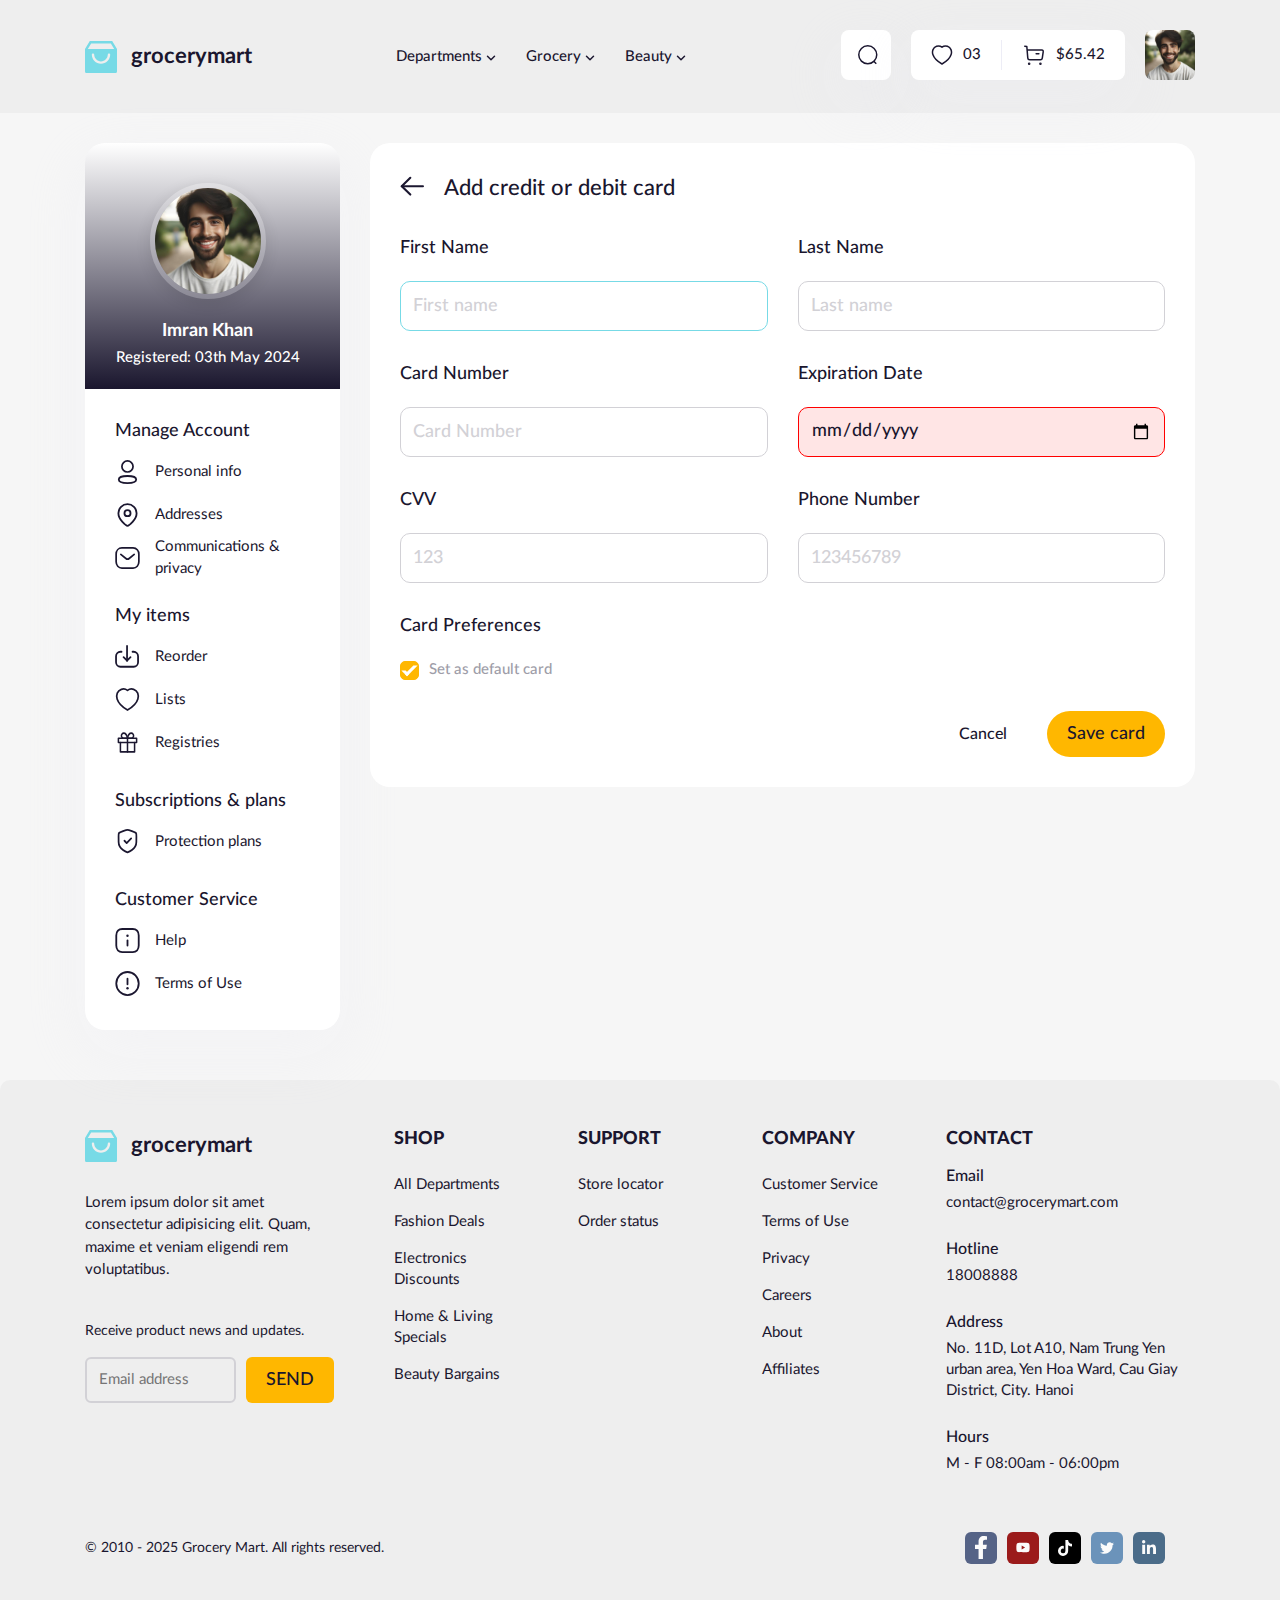
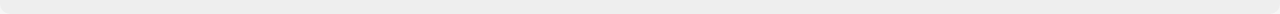
==== commit 42ac57c9: "add moi" ====
--- a/add-new-card.html
+++ b/add-new-card.html
@@ -224,7 +224,7 @@
                         </a>
                         Add credit or debit card
                       </h2>
-                      <form action="" class="form form-card">
+                      <form action="" class="form form-card" id="cardForm">
                         <div class="form__row">
                           <div class="form__group">
                             <label
@@ -312,7 +312,7 @@
                             </label>
                             <div class="form__text-input">
                               <input
-                                type="text"
+                                type="date"
                                 name=""
                                 id="expiration-date"
                                 placeholder="MM/YY"
@@ -386,7 +386,7 @@
                         </div>
                         <div class="form-card__bottom">
                           <button class="btn btn-text form-card__cancel">Cancel</button>
-                          <button class="btn btn-primary btn-rounded">Save card</button>
+                          <button type="submit" class="btn btn-primary btn-rounded">Save card</button>
                         </div>
                       </form>
                     </div>
@@ -427,5 +427,6 @@
         toggle-target="#delete-confirm"
       ></div>
     </div>
+    <script src="./assets/js/local/add-card.js"></script>
   </body>
 </html>
--- a/assets/fonts/stylesheet.css
+++ b/assets/fonts/stylesheet.css
@@ -1,90 +1,72 @@
+/* LATO */
 @font-face {
-    font-family: 'Gordita';
-    src: url('Gordita-BlackItalic.woff2') format('woff2'),
-        url('Gordita-BlackItalic.woff') format('woff');
-    font-weight: 900;
-    font-style: italic;
-    font-display: swap;
-}
-
-@font-face {
-    font-family: 'Gordita';
-    src: url('Gordita-Bold.woff2') format('woff2'),
-        url('Gordita-Bold.woff') format('woff');
+    font-family: 'Lato';
+    src: url('Lato-Bold.woff2') format('woff2'), url('Lato-Bold.woff') format('woff');
     font-weight: bold;
     font-style: normal;
     font-display: swap;
 }
 
 @font-face {
-    font-family: 'Gordita';
-    src: url('Gordita-Black.woff2') format('woff2'),
-        url('Gordita-Black.woff') format('woff');
+    font-family: 'Lato Hairline';
+    src: url('Lato-Hairline.woff2') format('woff2'), url('Lato-Hairline.woff') format('woff');
+    font-weight: normal;
+    font-style: normal;
+    font-display: swap;
+}
+
+@font-face {
+    font-family: 'Lato';
+    src: url('Lato-Black.woff2') format('woff2'), url('Lato-Black.woff') format('woff');
     font-weight: 900;
     font-style: normal;
     font-display: swap;
 }
 
 @font-face {
-    font-family: 'Gordita';
-    src: url('Gordita-Medium.woff2') format('woff2'),
-        url('Gordita-Medium.woff') format('woff');
+    font-family: 'Lato';
+    src: url('Lato-Heavy.woff2') format('woff2'), url('Lato-Heavy.woff') format('woff');
+    font-weight: 900;
+    font-style: normal;
+    font-display: swap;
+}
+
+@font-face {
+    font-family: 'Lato';
+    src: url('Lato-Regular.woff2') format('woff2'), url('Lato-Regular.woff') format('woff');
+    font-weight: normal;
+    font-style: normal;
+    font-display: swap;
+}
+
+@font-face {
+    font-family: 'Lato';
+    src: url('Lato-Medium.woff2') format('woff2'), url('Lato-Medium.woff') format('woff');
     font-weight: 500;
     font-style: normal;
     font-display: swap;
 }
 
 @font-face {
-    font-family: 'Gordita';
-    src: url('Gordita-LightItalic.woff2') format('woff2'),
-        url('Gordita-LightItalic.woff') format('woff');
-    font-weight: 300;
+    font-family: 'Lato';
+    src: url('Lato-Italic.woff2') format('woff2'), url('Lato-Italic.woff') format('woff');
+    font-weight: normal;
     font-style: italic;
     font-display: swap;
 }
 
 @font-face {
-    font-family: 'Gordita';
-    src: url('Gordita-BoldItalic.woff2') format('woff2'),
-        url('Gordita-BoldItalic.woff') format('woff');
-    font-weight: bold;
-    font-style: italic;
-    font-display: swap;
-}
-
-@font-face {
-    font-family: 'Gordita';
-    src: url('Gordita-Light.woff2') format('woff2'),
-        url('Gordita-Light.woff') format('woff');
+    font-family: 'Lato';
+    src: url('Lato-Light.woff2') format('woff2'), url('Lato-Light.woff') format('woff');
     font-weight: 300;
     font-style: normal;
     font-display: swap;
 }
 
 @font-face {
-    font-family: 'Gordita';
-    src: url('Gordita-MediumItalic.woff2') format('woff2'),
-        url('Gordita-MediumItalic.woff') format('woff');
-    font-weight: 500;
-    font-style: italic;
-    font-display: swap;
-}
-
-@font-face {
-    font-family: 'Gordita';
-    src: url('Gordita-Regular.woff2') format('woff2'),
-        url('Gordita-Regular.woff') format('woff');
-    font-weight: normal;
+    font-family: 'Lato';
+    src: url('Lato-Thin.woff2') format('woff2'), url('Lato-Thin.woff') format('woff');
+    font-weight: 100;
     font-style: normal;
     font-display: swap;
 }
-
-@font-face {
-    font-family: 'Gordita';
-    src: url('Gordita-Italic.woff2') format('woff2'),
-        url('Gordita-Italic.woff') format('woff');
-    font-weight: normal;
-    font-style: italic;
-    font-display: swap;
-}
-
--- a/assets/css/style.css
+++ b/assets/css/style.css
@@ -71,7 +71,7 @@
 
 body {
   font-size: 1.6rem;
-  font-family: Gordita, sans-serif;
+  font-family: Lato, sans-serif;
   color: var(--text-color);
 }
 
@@ -1288,6 +1288,7 @@
   --separate-bg:#D2D1D6;
   --cancel-color:#1A162E;
   --profile-info-bg:#FFF;
+  --form--icon-bg:#f6f6f6;
 }
 @media (max-width: 767.98px) {
   html {
@@ -1369,6 +1370,7 @@
   --separate-bg:#292E39;
   --cancel-color:#B9BABE;
   --profile-info-bg:#171C28;
+  --form--icon-bg:#2f3441;
 }
 @media (max-width: 575.98px) {
   html.dark {
@@ -1765,6 +1767,64 @@
   }
 }
 
+.sreach-input::placeholder,
+.sreach-input {
+  font-size: 17px;
+}
+
+.sreach-input::placeholder {
+  color: #8f8f8f;
+  margin-left: 10px;
+}
+
+.sreach-input {
+  z-index: 1;
+  border-style: none;
+  height: 50px;
+  width: 50px;
+  padding: 10px;
+  outline: none;
+  border-radius: 50%;
+  transition: 0.5s ease-in-out;
+  padding-right: 40px;
+  color: var(--text-color);
+  cursor: pointer;
+}
+
+.sreach-input:focus ~ .sreach-input,
+.sreach-input:focus {
+  box-shadow: none;
+  width: 250px;
+  border-radius: 0px;
+  background-color: transparent;
+  z-index: 2;
+  transition: all 500ms cubic-bezier(0, 0.11, 0.35, 2);
+}
+
+.icon-input {
+  display: flex;
+  align-items: center;
+  justify-content: center;
+  position: absolute;
+  right: 0px;
+  cursor: pointer;
+  outline: none;
+  border-style: none;
+  border-radius: 50%;
+  pointer-events: painted;
+  background-color: transparent;
+  transition: 0.2s linear;
+}
+
+.top-act__btn-right {
+  position: absolute;
+  right: 315px;
+}
+
+.icon-input:focus {
+  margin-left: 10px;
+}
+
 .footer {
   margin-top: 50px;
   padding: 50px 0px;
@@ -2739,6 +2799,22 @@
   display: flex;
   align-items: center;
 }
+.form__group-icon {
+  margin-top: 20px;
+  display: flex;
+  align-items: center;
+  gap: 20px;
+  background-color: var(--form--icon-bg);
+  border-radius: 10px;
+  padding: 10px;
+  cursor: pointer;
+}
+.form__group-thumb {
+  background: #fff;
+  object-fit: contain;
+  width: 30px;
+  height: 30px;
+}
 @media (max-width: 575.98px) {
   .form__group {
     margin-top: 18px;
@@ -2752,6 +2828,7 @@
   display: block;
 }
 .form__text-input {
+  position: relative;
   display: flex;
   align-items: center;
   height: 50px;
@@ -2852,6 +2929,9 @@
   font-size: 14px;
   line-height: 142.857%;
 }
+.form__label-no-margin {
+  margin-bottom: 0px !important;
+}
 .form__select-wrap {
   border-radius: 6px;
   border: 1px solid #D2D1D6;
@@ -2860,6 +2940,7 @@
   height: 45px;
 }
 .form__select {
+  position: relative;
   height: calc(100% - 10px);
   display: flex;
   align-items: center;
@@ -2870,12 +2951,22 @@
   padding: 0 14px;
   min-width: var(--width, 110px);
 }
+.form__select-dialog {
+  width: 300px;
+}
+.form__select-mass {
+  cursor: pointer;
+}
 .form__select + .form__select {
   border-left: 1px solid #D2D1D6;
 }
 .form__select-arrow {
   width: 16px;
   filter: var(--icon-color);
+}
+.form__select-arrow:hover ul {
+  cursor: pointer;
+  display: block;
 }
 .form__tags {
   display: flex;
@@ -2897,6 +2988,97 @@
   .form__tag {
     padding: 6px 8px;
   }
+}
+.form__select-dialog {
+  position: absolute;
+  bottom: 58px;
+  left: 10px;
+  z-index: 1;
+  display: flex;
+  flex-direction: column;
+  opacity: 0;
+  visibility: hidden;
+  translate: 0 8px;
+  transition: opacity, visibility, translate;
+  transition-duration: 0.2s;
+  min-width: 230px;
+  max-height: 310px;
+  padding: 10px 0;
+  border: 1px solid #d2d1d6;
+  border-radius: 10px;
+  background: #fff;
+}
+.form__select-dialog.show {
+  opacity: 1;
+  visibility: visible;
+  translate: 0;
+}
+.form__amount-list, .form__mass-list {
+  max-width: 100px;
+  list-style-type: none;
+  padding: 0;
+  margin: 0;
+  display: none;
+  position: absolute;
+  background: var(--product-bg-color);
+  border: 1px solid #ddd;
+  width: 100%;
+  font-size: 14px;
+  font-weight: 500;
+  line-height: 142.857%;
+  top: 38px;
+  border-bottom-left-radius: 10px;
+  border-bottom-right-radius: 10px;
+  right: 0px;
+}
+.form__amount, .form__mass {
+  padding: 8px 14px;
+  cursor: pointer;
+  font-size: 14px;
+  font-weight: 500;
+  line-height: 142.857%;
+}
+.form__amount:hover, .form__mass:hover {
+  background: var(--body-bg);
+}
+.form__options-list {
+  flex: 1;
+  margin-top: 10px;
+  overflow-y: auto;
+  overscroll-behavior: contain;
+  background: var(--body-bg);
+}
+.form__option {
+  padding: 8px 20px;
+  font-size: 1.4rem;
+  background: var(--body-bg);
+}
+.form__option--current {
+  font-weight: 500;
+  background: rgba(255, 183, 0, 0.5);
+}
+.form__option:not(.form__option--current):hover {
+  background: var(--product-bg-color);
+  cursor: pointer;
+}
+.form__search {
+  display: flex;
+  align-items: center;
+  border-bottom: 1px solid #d2d1d6;
+  padding: 10px 20px 10px;
+}
+.form__search-input {
+  flex: 1;
+}
+.form__search-icon {
+  width: 16px;
+}
+.form__dialog-heading {
+  margin: 20px;
+}
+
+#city-confirm {
+  background: var(--body-bg);
 }
 
 .message {
@@ -3652,6 +3834,14 @@
   background: var(--dialog-bg);
   box-shadow: 0px 20px 60px 10px var(--dialog-shadow);
 }
+.dialog__content-width {
+  width: min(650px, 800px, 100% - 40px);
+}
+@media (max-width: 767.98px) {
+  .dialog__content-width {
+    padding: 15px;
+  }
+}
 .dialog__text {
   font-size: 1.8rem;
   line-height: 1.5;
@@ -3674,117 +3864,6 @@
   .dialog__btn {
     flex: 1;
   }
-}
-
-.shipping-info__script {
-  display: flex;
-  justify-content: space-between;
-}
-@media (max-width: 575.98px) {
-  .shipping-info__script {
-    align-items: center;
-  }
-}
-.shipping-info__heading {
-  font-size: 24px;
-  font-weight: 700;
-  line-height: 141.667%;
-  padding-bottom: 30px;
-  border-bottom: 1px solid #9E9DA8;
-}
-@media (max-width: 767.98px) {
-  .shipping-info__heading {
-    font-size: 16px;
-    font-weight: 500;
-    line-height: 150%;
-  }
-}
-.shipping-info__address-title {
-  font-size: 18px;
-  font-weight: 500;
-  line-height: 144.444%;
-}
-@media (max-width: 767.98px) {
-  .shipping-info__address-title {
-    font-size: 16px;
-    line-height: 150%;
-  }
-}
-.shipping-info__address-desc {
-  margin-top: 4px;
-  font-size: 15px;
-  font-weight: 400;
-  line-height: 146.667%;
-}
-@media (max-width: 767.98px) {
-  .shipping-info__address-desc {
-    font-size: 14px;
-    line-height: 142.857%;
-  }
-}
-.shipping-info__address-list {
-  display: flex;
-  gap: 10px;
-  margin-top: 20px;
-  list-style: disc inside;
-}
-.shipping-info__address-list li {
-  font-size: 14px;
-  font-style: normal;
-  font-weight: 400;
-  line-height: 20px; /* 142.857% */
-}
-.shipping-info__add {
-  margin-top: 30px;
-  display: flex;
-  justify-content: space-between;
-  align-items: center;
-}
-@media (max-width: 767.98px) {
-  .shipping-info__add {
-    flex-direction: column;
-    align-items: flex-start;
-  }
-}
-.shipping-info__item {
-  flex: 1;
-  display: flex;
-  justify-content: space-between;
-  align-items: end;
-  margin-top: -3px;
-}
-@media (max-width: 767.98px) {
-  .shipping-info__item {
-    flex-direction: column;
-    align-items: flex-start;
-  }
-}
-@media (max-width: 767.98px) {
-  .shipping-info__item-btn {
-    margin-top: 16px;
-    margin-left: -15px;
-  }
-}
-.shipping-info__edit {
-  margin-top: 30px;
-  display: flex;
-  align-items: flex-start;
-  gap: 10px;
-}
-.shipping-info__ticken {
-  width: 18.5px;
-  height: 18.5px;
-  flex-shrink: 0;
-  accent-color: #67B044;
-}
-
-.shipping-btn {
-  border-radius: 50px;
-  display: flex;
-  padding: 18px 40px;
-  justify-content: center;
-  align-items: center;
-  gap: 10px;
 }
 
 .pay-info__heading {
@@ -3989,6 +4068,12 @@
   right: 0;
   background: #ffb700;
 }
+.payment-card__delete {
+  display: block;
+  position: absolute;
+  top: 10px;
+  right: 10px;
+}
 
 .new-card {
   display: flex;
@@ -4036,6 +4121,14 @@
   font-weight: 400;
   line-height: 142.857%;
 }
+.account-info__right {
+  flex: 1;
+  display: flex;
+  justify-content: space-between;
+}
+.account-info__edit {
+  cursor: pointer;
+}
 
 .favourite-item {
   display: flex;
@@ -4150,7 +4243,7 @@
 }
 .prod-preview__list {
   display: flex;
-  overflow: hidden;
+  transition: transform 0.5s ease-in-out;
 }
 .prod-preview__item {
   position: relative;
@@ -4444,10 +4537,16 @@
   border-radius: 5px;
 }
 .profile-menu__link:hover {
-  background: #ebebeb;
+  background: var(--cancel-color);
 }
 .profile__desc {
   margin-bottom: 16px;
+}
+
+.btn-delete {
+  position: relative;
+  top: 0;
+  bottom: 0;
 }
 
 .checkout-page {
@@ -4698,6 +4797,9 @@
 .cart-item__ctrl-btn:first-child {
   margin-right: 10px;
 }
+.cart-item__text {
+  max-width: 25px;
+}
 
 .gift-item {
   display: flex;
@@ -4735,6 +4837,10 @@
   flex-shrink: 0;
 }
 
+#amount {
+  text-align: center;
+}
+
 .form-card__label {
   font-size: 1.8rem;
   margin-bottom: 20px;
@@ -4756,4 +4862,116 @@
   color: var(--cancel-color);
 }
 
+.shipping-info__script {
+  display: flex;
+  justify-content: space-between;
+}
+@media (max-width: 575.98px) {
+  .shipping-info__script {
+    align-items: center;
+  }
+}
+.shipping-info__heading {
+  flex: 2;
+  font-size: 24px;
+  font-weight: 700;
+  line-height: 141.667%;
+  padding-bottom: 30px;
+  border-bottom: 1px solid #9E9DA8;
+}
+@media (max-width: 767.98px) {
+  .shipping-info__heading {
+    font-size: 16px;
+    font-weight: 500;
+    line-height: 150%;
+  }
+}
+.shipping-info__address-title {
+  font-size: 18px;
+  font-weight: 500;
+  line-height: 144.444%;
+}
+@media (max-width: 767.98px) {
+  .shipping-info__address-title {
+    font-size: 16px;
+    line-height: 150%;
+  }
+}
+.shipping-info__address-desc {
+  margin-top: 4px;
+  font-size: 15px;
+  font-weight: 400;
+  line-height: 146.667%;
+}
+@media (max-width: 767.98px) {
+  .shipping-info__address-desc {
+    font-size: 14px;
+    line-height: 142.857%;
+  }
+}
+.shipping-info__address-list {
+  display: flex;
+  gap: 10px;
+  margin-top: 20px;
+  list-style: disc inside;
+}
+.shipping-info__address-list li {
+  font-size: 14px;
+  font-style: normal;
+  font-weight: 400;
+  line-height: 20px; /* 142.857% */
+}
+.shipping-info__add {
+  margin-top: 30px;
+  display: flex;
+  justify-content: space-between;
+  align-items: center;
+}
+@media (max-width: 767.98px) {
+  .shipping-info__add {
+    flex-direction: column;
+    align-items: flex-start;
+  }
+}
+.shipping-info__item {
+  flex: 1;
+  display: flex;
+  justify-content: space-between;
+  align-items: end;
+  margin-top: -3px;
+}
+@media (max-width: 767.98px) {
+  .shipping-info__item {
+    flex-direction: column;
+    align-items: flex-start;
+  }
+}
+@media (max-width: 767.98px) {
+  .shipping-info__item-btn {
+    margin-top: 16px;
+    margin-left: -15px;
+  }
+}
+.shipping-info__edit {
+  margin-top: 30px;
+  display: flex;
+  align-items: flex-start;
+  gap: 10px;
+}
+.shipping-info__ticken {
+  width: 18.5px;
+  height: 18.5px;
+  flex-shrink: 0;
+  accent-color: #67B044;
+}
+
+.shipping-btn {
+  border-radius: 50px;
+  display: flex;
+  padding: 18px 40px;
+  justify-content: center;
+  align-items: center;
+  gap: 10px;
+}
+
 /*# sourceMappingURL=style.css.map */
